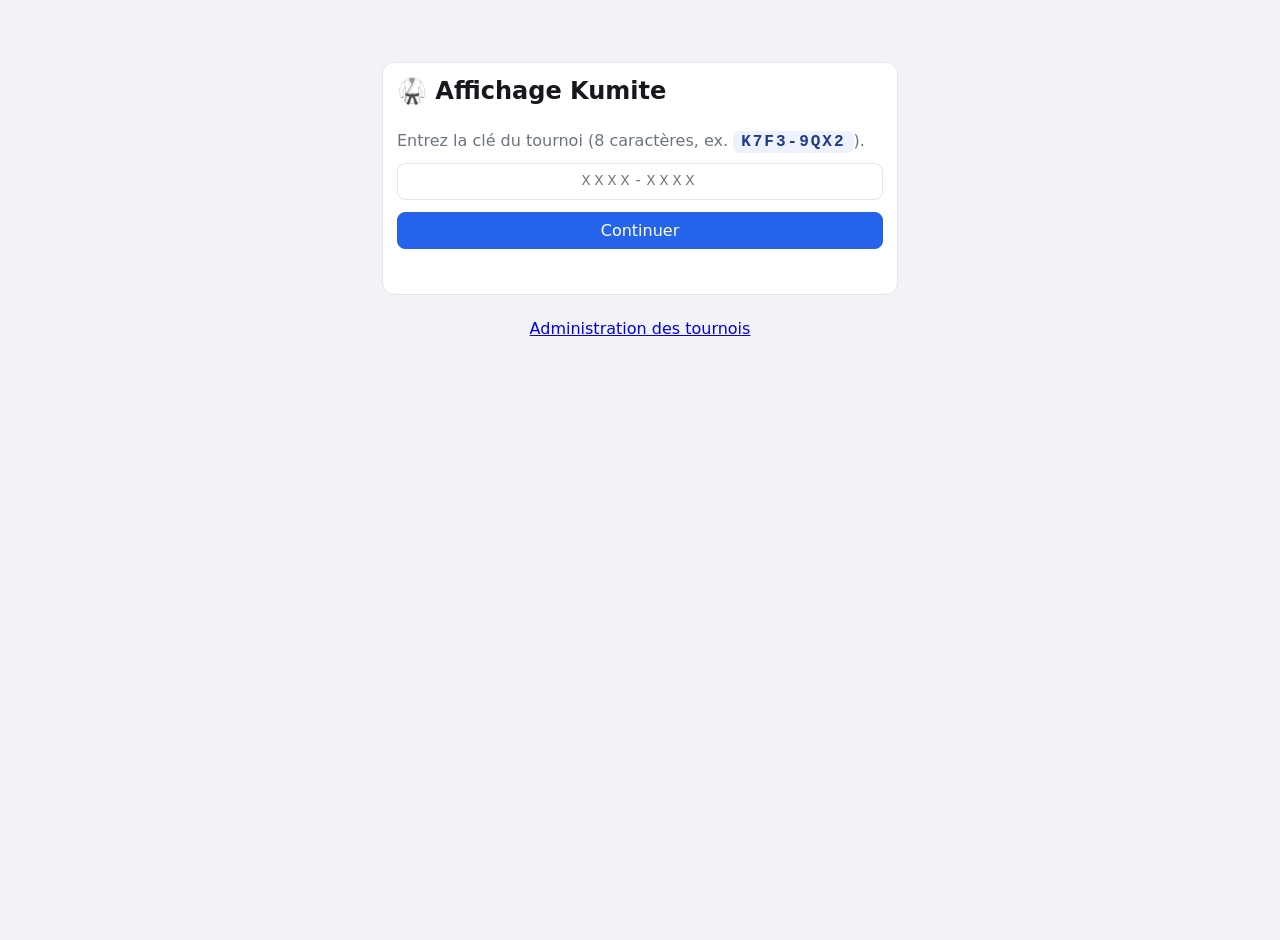
==== v2/index.html @ e94cfaaf "V2 réseau : tournois multi-tatamis (PHP + MySQL) - API PHP (api.php) avec clé unique par tournoi, su" ====
<!DOCTYPE html>
<html lang="fr">
<head>
<meta charset="utf-8">
<meta name="viewport" content="width=device-width, initial-scale=1">
<title>Affichage Kumite – Accueil</title>
<link rel="stylesheet" href="assets/app.css">
</head>
<body class="page">
<main class="narrow">
  <div class="card stack">
    <h1>🥋 Affichage Kumite</h1>
    <p class="muted" style="margin:0">Entrez la clé du tournoi (8 caractères, ex. <span class="keytag">K7F3-9QX2</span>).</p>
    <form id="keyForm" class="stack">
      <input id="key" class="keyinput" maxlength="9" autocomplete="off" autocapitalize="characters" spellcheck="false" placeholder="XXXX-XXXX" required>
      <button class="btn primary">Continuer</button>
      <div class="err" id="keyErr"></div>
    </form>
  </div>

  <div class="card stack" id="tCard" hidden style="margin-top:14px">
    <div>
      <h2 style="margin:0" id="tName"></h2>
      <div class="muted" id="tMeta"></div>
    </div>
    <div class="roles">
      <button class="btn" data-role="table">🥋 Table de marque<small>scores d'un tatami</small></button>
      <button class="btn" data-role="orga">🗂️ Organisation<small>inscriptions, pools</small></button>
      <a class="btn" id="pubLink" href="#">📱 Résultats en direct<small>public, sans code</small></a>
    </div>
    <form id="loginForm" class="stack" hidden>
      <label id="tatWrap">Tatami<select id="tatami"></select></label>
      <label><span id="pinLabel">Code</span><input id="pin" type="password" autocomplete="current-password" required></label>
      <button class="btn primary" id="loginBtn">Se connecter</button>
      <div class="err" id="loginErr"></div>
    </form>
  </div>

  <div id="resume" class="card stack" hidden style="margin-top:14px">
    <b>Sessions ouvertes sur cet appareil</b>
    <div id="resumeList" class="stack"></div>
  </div>

  <p class="muted" style="text-align:center;margin-top:24px"><a href="admin.html">Administration des tournois</a></p>
</main>
<script src="assets/api.js"></script>
<script>
(() => {
  let tour = null, role = null;
  const keyIn = $id('key');
  keyIn.addEventListener('input', () => { const p = keyIn.selectionStart; keyIn.value = fmtKey(keyIn.value); });
  const hashKey = fmtKey(location.hash.slice(1));
  if (hashKey.length === 9) { keyIn.value = hashKey; setTimeout(() => $id('keyForm').requestSubmit(), 0); }

  $id('keyForm').addEventListener('submit', async e => {
    e.preventDefault(); $id('keyErr').textContent = '';
    try {
      const r = await Api.call('info', { key: keyIn.value });
      tour = r.tournament;
      $id('tName').textContent = tour.name;
      $id('tMeta').innerHTML = [tour.date ? new Date(tour.date + 'T12:00').toLocaleDateString('fr-CH', { weekday:'long', day:'numeric', month:'long', year:'numeric' }) : '', tour.place, `${tour.tatamis} tatami${tour.tatamis > 1 ? 's' : ''}`, tour.status === 'archived' ? '<b>archivé (lecture seule)</b>' : ''].filter(Boolean).join(' · ');
      $id('pubLink').href = 'public.html#' + tour.key;
      $id('tatami').innerHTML = Array.from({ length: tour.tatamis }, (_, i) => `<option value="${i+1}">Tatami ${i+1}</option>`).join('');
      $id('tCard').hidden = false; $id('loginForm').hidden = true;
      history.replaceState(null, '', '#' + tour.key);
    } catch(err){ $id('keyErr').textContent = err.message; $id('tCard').hidden = true; }
  });

  document.querySelectorAll('[data-role]').forEach(b => b.addEventListener('click', () => {
    role = b.dataset.role;
    document.querySelectorAll('[data-role]').forEach(x => x.classList.toggle('dark', x === b));
    $id('tatWrap').hidden = role !== 'table';
    $id('pinLabel').textContent = role === 'table' ? 'Code des tables' : 'Code organisateur';
    $id('loginForm').hidden = false; $id('loginErr').textContent = ''; $id('pin').value = ''; $id('pin').focus();
  }));

  $id('loginForm').addEventListener('submit', async e => {
    e.preventDefault(); $id('loginErr').textContent = '';
    try {
      const r = await Api.call('login', { key: tour.key, role, pin: $id('pin').value, tatami: +$id('tatami').value });
      const sid = role === 'table' ? `${tour.key}/t${r.tatami}` : `${tour.key}/orga`;
      Sess.set(sid, { key: tour.key, token: r.token, role, tatami: r.tatami, name: tour.name, at: Date.now() });
      location.href = role === 'table' ? `table.html#${tour.key}/${r.tatami}` : `orga.html#${tour.key}`;
    } catch(err){ $id('loginErr').textContent = err.message; }
  });

  const sessions = Object.entries(Sess.all()).sort((a, b) => b[1].at - a[1].at);
  if (sessions.length){
    $id('resume').hidden = false;
    $id('resumeList').innerHTML = sessions.map(([sid, s]) => `<div class="prow"><span class="nm"><b>${esc(s.name || s.key)}</b> · ${s.role === 'table' ? 'Table – tatami ' + s.tatami : 'Organisation'} <span class="keytag">${esc(s.key)}</span></span>
      <a class="btn sm primary" href="${s.role === 'table' ? `table.html#${s.key}/${s.tatami}` : `orga.html#${s.key}`}">Reprendre</a>
      <button class="btn sm danger" data-forget="${esc(sid)}" title="Oublier">✕</button></div>`).join('');
    $id('resumeList').addEventListener('click', e => { const b = e.target.closest('[data-forget]'); if (b){ Sess.set(b.dataset.forget, null); b.closest('.prow').remove(); } });
  }
  function esc(s){ return String(s ?? '').replace(/[&<>"']/g, c => ({'&':'&amp;','<':'&lt;','>':'&gt;','"':'&quot;',"'":'&#39;'}[c])); }
})();
</script>
</body>
</html>
---- v2/assets/app.css ----
:root{
  --aka:#d62839; --aka-d:#a51d2b; --aka-l:#fde8ea;
  --ao:#1d4ed8;  --ao-d:#163a9e;  --ao-l:#e3eafc;
  --ink:#16181d; --muted:#6b7280; --line:#e2e5ea; --bg:#f2f3f6; --card:#fff;
  --warn:#ffcc00;
}
*{box-sizing:border-box}
html,body{margin:0;height:100%}
body{font-family:"Segoe UI",system-ui,-apple-system,Roboto,Helvetica,Arial,sans-serif;color:var(--ink);background:var(--bg)}
[hidden]{display:none!important}
button{font:inherit;cursor:pointer}
input,select{font:inherit}

/* =================== CONTROL =================== */
.c-top{display:flex;flex-wrap:wrap;gap:12px;align-items:center;padding:10px 16px;background:#1b1e24;color:#fff}
.c-top .brand{font-weight:700;font-size:18px;margin-right:8px;letter-spacing:.3px}
.c-top label{display:flex;align-items:center;gap:6px;font-size:13px;color:#c9ced8}
.c-top input,.c-top select{padding:6px 8px;border-radius:6px;border:1px solid #3a3f4a;background:#2a2e37;color:#fff}
.c-top input{width:150px}
.c-top .spacer{flex:1}
.btn{border:1px solid var(--line);background:#fff;border-radius:8px;padding:8px 12px;color:var(--ink);transition:transform .05s,filter .15s}
.btn:hover{filter:brightness(.96)}
.btn:active{transform:scale(.97)}
.btn.primary{background:#2563eb;border-color:#2563eb;color:#fff}
.btn.dark{background:#1b1e24;border-color:#1b1e24;color:#fff}
.btn.ghost{background:transparent;border-color:#3a3f4a;color:#fff}
.btn.danger{color:#b91c1c}
.btn.sm{padding:5px 9px;font-size:13px}

.c-main{padding:14px 16px;display:grid;gap:14px}
.c-row{display:grid;grid-template-columns:1fr minmax(300px,380px) 1fr;gap:14px}
@media (max-width:1050px){.c-row{grid-template-columns:1fr 1fr}.timercard{grid-column:1/-1;order:-1}}
@media (max-width:640px){.c-row{grid-template-columns:1fr}}
.card{background:var(--card);border-radius:12px;border:1px solid var(--line);padding:14px}

.fighter{border-top:6px solid var(--aka)}
.fighter.ao{border-top-color:var(--ao)}
.fhead{display:flex;align-items:center;justify-content:space-between;margin-bottom:10px}
.tag{font-weight:800;letter-spacing:1px;padding:3px 10px;border-radius:6px;color:#fff;background:var(--aka)}
.ao .tag{background:var(--ao)}
.ftotal{font-size:44px;font-weight:800;line-height:1;font-variant-numeric:tabular-nums}
.ffields{display:grid;grid-template-columns:1fr 1fr;gap:8px;margin-bottom:12px}
.ffields label{display:flex;flex-direction:column;font-size:12px;color:var(--muted);gap:3px}
.ffields input{padding:7px 9px;border:1px solid var(--line);border-radius:7px}
.srow{display:grid;grid-template-columns:82px 36px 34px 1fr;gap:8px;align-items:center;margin-bottom:7px}
.srow .lbl{font-weight:600;white-space:nowrap}
.srow .val{font-size:22px;font-weight:700;text-align:center;font-variant-numeric:tabular-nums}
.srow .minus{border:1px solid var(--line);background:#fff;border-radius:7px;height:40px}
.srow .plus{border:0;border-radius:8px;height:46px;font-weight:700;font-size:16px;color:#fff;background:var(--aka)}
.ao .srow .plus{background:var(--ao)}
.srow .plus small{font-weight:500;opacity:.8;margin-left:4px}
.pensec{margin-top:12px;border-top:1px dashed var(--line);padding-top:10px}
.penrow{display:flex;align-items:center;gap:5px;margin-bottom:6px;flex-wrap:wrap}
.penrow .pl{font-size:12px;color:var(--muted);width:52px}
.penbtn{min-width:42px;height:34px;border-radius:7px;border:1px solid var(--line);background:#fff;font-weight:700;font-size:13px}
.penbtn.on{background:#f59e0b;border-color:#f59e0b;color:#111}
.penbtn.on.hc{background:#ea580c;border-color:#ea580c;color:#fff}
.penbtn.on.h{background:#111;border-color:#111;color:#fff}
.factions{display:flex;gap:8px;margin-top:12px}
.factions .btn{flex:1}
.btn.toggled{background:#facc15;border-color:#eab308;font-weight:700}
.btn.win{background:#16a34a;border-color:#16a34a;color:#fff;font-weight:700}

.timercard{display:flex;flex-direction:column;gap:10px;align-items:stretch;text-align:center}
.phase{font-size:14px;font-weight:600;color:#374151;min-height:20px}
.bigclock{font-size:68px;font-weight:800;font-variant-numeric:tabular-nums;background:#111;color:#fff;border-radius:12px;padding:4px 0;letter-spacing:2px}
.bigclock.paused{color:#bfc4cc}
.bigclock.warn{color:var(--warn)}
.bigclock.ended{background:#b91c1c;color:#fff}
.bigclock.off{font-size:22px;padding:22px 0;color:#bfc4cc}
.startstop{height:58px;font-size:20px;font-weight:800;border-radius:10px;border:0;color:#fff;background:#16a34a}
.startstop.running{background:#dc2626}
.trow{display:flex;gap:6px;justify-content:center;flex-wrap:wrap}
.trow .btn{flex:1}
.trow input{width:70px;text-align:center;border:1px solid var(--line);border-radius:7px}
.alertbox{background:#fef3c7;border:1px solid #fcd34d;color:#78350f;border-radius:8px;padding:8px;font-weight:600}
.hint{font-size:12px;color:var(--muted);line-height:1.5;text-align:left}
kbd{background:#eef0f3;border:1px solid #d5d9df;border-radius:4px;padding:0 4px;font-size:11px}

.tabs{display:flex;gap:4px;margin-bottom:12px;border-bottom:1px solid var(--line)}
.tabs button{border:0;background:none;padding:9px 14px;font-weight:600;color:var(--muted);border-bottom:3px solid transparent}
.tabs button.on{color:var(--ink);border-bottom-color:#2563eb}
.ctools{display:flex;flex-wrap:wrap;gap:8px;align-items:center;margin-bottom:10px}
.ctools input[type=search]{padding:7px 9px;border:1px solid var(--line);border-radius:7px;min-width:200px}
.addform{display:flex;flex-wrap:wrap;gap:8px;margin-bottom:12px;padding:10px;background:#f8f9fb;border-radius:8px}
.addform input{padding:7px 9px;border:1px solid var(--line);border-radius:7px;flex:1;min-width:150px}
table{width:100%;border-collapse:collapse;font-size:14px}
th,td{text-align:left;padding:7px 8px;border-bottom:1px solid var(--line)}
th{font-size:12px;color:var(--muted);text-transform:uppercase;letter-spacing:.5px}
td.acts{white-space:nowrap;text-align:right}
.pick-aka{background:var(--aka-l);border-color:#f5b5bc;color:var(--aka-d);font-weight:700}
.pick-ao{background:var(--ao-l);border-color:#b4c6f5;color:var(--ao-d);font-weight:700}
.empty{color:var(--muted);padding:18px;text-align:center}
.settings{display:grid;grid-template-columns:repeat(auto-fit,minmax(260px,1fr));gap:14px}
.settings fieldset{border:1px solid var(--line);border-radius:10px;padding:10px 12px}
.settings legend{font-weight:700;padding:0 6px}
.settings label{display:flex;justify-content:space-between;align-items:center;gap:10px;margin:7px 0;font-size:14px}
.settings input[type=number]{width:80px;padding:5px 7px;border:1px solid var(--line);border-radius:6px}
.settings select{padding:5px 7px;border:1px solid var(--line);border-radius:6px}
.previewwrap{position:relative;width:100%;max-width:960px;aspect-ratio:16/9;border-radius:10px;overflow:hidden;border:1px solid var(--line);background:#000}
.msg{font-size:13px;color:#166534;margin-left:6px}

/* =================== DISPLAY =================== */
body.is-display{background:#000;overflow:hidden;cursor:default}
.d-wrap{container-type:size;position:relative;width:100%;height:100%;overflow:hidden}
#display .d-wrap{position:fixed;inset:0;width:auto;height:auto}
.d-board{--u:min(1cqw,1.7778cqh);position:absolute;inset:0;display:grid;grid-template-rows:auto 1fr;background:#000;color:#fff;user-select:none}
.d-top{display:flex;justify-content:space-between;align-items:center;padding:calc(var(--u)*.8) calc(var(--u)*2);background:#0d0f13;font-size:calc(var(--u)*2.1);font-weight:600;color:#cfd4dc;gap:calc(var(--u)*2)}
.d-top .mid{color:#fff;font-weight:700;text-align:center;flex:1}
.d-top span{white-space:nowrap;overflow:hidden;text-overflow:ellipsis}
.d-grid{display:grid;grid-template-columns:1fr calc(var(--u)*26) 1fr;min-height:0}
.d-aka{order:1}.d-center{order:2}.d-ao{order:3}
.d-grid.swap .d-aka{order:3}.d-grid.swap .d-ao{order:1}
.d-half{position:relative;display:flex;flex-direction:column;align-items:center;padding:calc(var(--u)*1.6) calc(var(--u)*1.8);min-width:0;overflow:hidden}
.d-aka{background:linear-gradient(180deg,#e0303f,#b81f2e)}
.d-ao{background:linear-gradient(180deg,#2457e6,#173fb0)}
.d-head{width:100%;display:flex;align-items:center;justify-content:space-between}
.d-tag{font-size:calc(var(--u)*3.2);font-weight:900;letter-spacing:calc(var(--u)*.3)}
.d-senshu{width:calc(var(--u)*5.2);height:calc(var(--u)*5.2);border-radius:50%;background:#ffd400;color:#111;font-weight:900;font-size:calc(var(--u)*3.4);display:grid;place-items:center;box-shadow:0 0 calc(var(--u)*1.5) rgba(255,212,0,.6)}
.d-name{margin-top:calc(var(--u)*.6);font-size:calc(var(--u)*4.4);font-weight:800;text-align:center;line-height:1.08;width:100%;overflow:hidden;display:-webkit-box;-webkit-line-clamp:2;-webkit-box-orient:vertical}
.d-name.long{font-size:calc(var(--u)*3.5)}
.d-name.xlong{font-size:calc(var(--u)*2.8)}
.d-dojo{font-size:calc(var(--u)*2.4);opacity:.85;margin-top:calc(var(--u)*.4);text-align:center;width:100%;white-space:nowrap;overflow:hidden;text-overflow:ellipsis}
.d-score{flex:1;display:flex;align-items:center;justify-content:center;font-size:calc(var(--u)*21);font-weight:800;line-height:1;font-variant-numeric:tabular-nums;text-shadow:0 calc(var(--u)*.3) calc(var(--u)*1.2) rgba(0,0,0,.25)}
.d-counts{display:flex;gap:calc(var(--u)*2.2);font-size:calc(var(--u)*2.3);font-weight:600;margin-bottom:calc(var(--u)*1.2)}
.d-counts span{white-space:nowrap}
.d-counts b{font-size:calc(var(--u)*3);margin-left:calc(var(--u)*.5)}
.d-pens{display:flex;flex-direction:column;gap:calc(var(--u)*.7);align-items:center}
.d-penrow{display:flex;gap:calc(var(--u)*.7);align-items:center}
.d-pl{font-size:calc(var(--u)*1.5);opacity:.8;width:calc(var(--u)*5);text-align:right;margin-right:calc(var(--u)*.4)}
.d-pill{min-width:calc(var(--u)*5);height:calc(var(--u)*3.3);border-radius:calc(var(--u)*.6);border:calc(var(--u)*.2) solid rgba(255,255,255,.45);display:grid;place-items:center;font-size:calc(var(--u)*1.7);font-weight:800;color:rgba(255,255,255,.45)}
.d-pill.on{background:#ffd400;border-color:#ffd400;color:#111}
.d-pill.on.hc{background:#ff8a00;border-color:#ff8a00}
.d-pill.on.h{background:#111;border-color:#fff;color:#fff}
.d-win{position:absolute;left:0;right:0;top:42%;transform:translateY(-50%) rotate(-4deg);text-align:center;font-size:calc(var(--u)*4.6);font-weight:900;letter-spacing:calc(var(--u)*.5);background:rgba(255,255,255,.95);color:#111;padding:calc(var(--u)*.6) 0;box-shadow:0 0 calc(var(--u)*3) rgba(0,0,0,.4)}
.d-half.lost{filter:saturate(.35) brightness(.55)}
.d-center{background:#0b0c10;display:flex;flex-direction:column;align-items:center;justify-content:center;gap:calc(var(--u)*1.4);padding:calc(var(--u)*1);text-align:center}
.d-mode{font-size:calc(var(--u)*1.8);color:#9aa3b2;font-weight:700;letter-spacing:calc(var(--u)*.2);text-transform:uppercase}
.d-clock{font-size:calc(var(--u)*7);font-weight:800;font-variant-numeric:tabular-nums;line-height:1;padding:calc(var(--u)*1) calc(var(--u)*1.2);border-radius:calc(var(--u)*1);border:calc(var(--u)*.3) solid #2a2e37;color:#fff}
.d-clock.paused{color:#c5cad3}
.d-clock.warn{color:var(--warn);border-color:var(--warn);animation:pulse 1s infinite}
.d-clock.ended{background:#d61f2c;border-color:#d61f2c;color:#fff;animation:none}
@keyframes pulse{50%{box-shadow:0 0 calc(var(--u)*3) rgba(255,204,0,.6)}}
.d-atoshi{font-size:calc(var(--u)*1.9);font-weight:800;color:var(--warn);letter-spacing:calc(var(--u)*.15)}
.d-phase-n{font-size:calc(var(--u)*3);font-weight:800}
.d-phase-t{font-size:calc(var(--u)*2.1);font-weight:600;color:#e5e7eb;line-height:1.25}
.d-phase-t .a{color:#ff6b78}.d-phase-t .b{color:#7da2ff}
/* pool – control */
.flow{display:flex;flex-wrap:wrap;gap:12px;align-items:center;border-left:6px solid #2563eb}
.flow-info{display:flex;flex-direction:column;gap:2px;min-width:220px;flex:1}
.flow-info b{font-size:16px}
.flow-info span{font-size:14px;color:#374151}
.flow-screens{display:flex;gap:4px;align-items:center;font-size:13px;color:var(--muted)}
.flow-screens button{border:1px solid var(--line);background:#fff;border-radius:7px;padding:6px 10px;font-size:13px}
.flow-screens button.on{background:#1b1e24;color:#fff;border-color:#1b1e24}
.flow-acts{display:flex;gap:8px;flex-wrap:wrap}
.flow-acts .btn{font-weight:700}
.pchecks{display:grid;grid-template-columns:repeat(auto-fill,minmax(230px,1fr));gap:6px;margin:10px 0;max-height:320px;overflow:auto;padding:4px}
.pchecks label{display:flex;gap:8px;align-items:center;padding:7px 9px;border:1px solid var(--line);border-radius:8px;font-size:14px;cursor:pointer}
.pchecks label small{color:var(--muted);display:block}
.pchecks input{width:18px;height:18px}
.ctools label.f{display:flex;align-items:center;gap:6px;font-size:13px;color:var(--muted)}
.ctools label.f input,.ctools label.f select{padding:6px 8px;border:1px solid var(--line);border-radius:7px;color:var(--ink)}
.pgrid{display:grid;grid-template-columns:1.3fr 1fr;gap:16px}
@media (max-width:900px){.pgrid{grid-template-columns:1fr}}
.pgrid h4{margin:4px 0 8px}
tr.cur td{background:#eef4ff}
td.res{white-space:nowrap;font-variant-numeric:tabular-nums;text-align:center}
.wa{color:var(--aka-d);font-weight:700}.wb{color:var(--ao-d);font-weight:700}
.st{font-size:12px;padding:2px 7px;border-radius:10px;background:#eef0f3;color:#4b5563;white-space:nowrap}
.st.done{background:#dcfce7;color:#166534}.st.now{background:#dbeafe;color:#1e40af}

/* pools library */
.pcards{display:grid;grid-template-columns:repeat(auto-fill,minmax(260px,1fr));gap:10px;margin-bottom:12px}
.pcard{border:1px solid var(--line);border-radius:10px;padding:10px 12px;display:flex;flex-direction:column;gap:5px;background:#fff}
.pcard.active{border-color:#2563eb;box-shadow:0 0 0 2px #bfd3fb}
.pcard.editing{border-color:#f59e0b;box-shadow:0 0 0 2px #fde68a}
.pc-top{display:flex;justify-content:space-between;align-items:center;gap:6px}
.pc-top b{font-size:15px}
.badge{font-size:11px;font-weight:700;padding:2px 7px;border-radius:10px;background:#eef0f3;color:#374151;white-space:nowrap}
.badge.auto{background:#ede9fe;color:#5b21b6}
.pc-meta{font-size:13px;color:#374151}
.pc-crit{font-size:12px;color:var(--muted);min-height:15px}
.pc-acts{display:flex;gap:5px;flex-wrap:wrap;margin-top:3px}
.pwarn{background:#fff7ed;border:1px solid #fed7aa;color:#7c2d12;border-radius:8px;padding:8px 10px;font-size:13px;margin-bottom:10px}
.editor{border:1px solid #fcd34d;background:#fffdf5;border-radius:10px;padding:12px;margin-bottom:14px}
.editor h4{margin:0 0 10px}
.egrid{display:grid;grid-template-columns:repeat(auto-fit,minmax(200px,1fr));gap:10px 14px;margin-bottom:10px}
.egrid label{display:flex;flex-direction:column;gap:3px;font-size:12px;color:var(--muted)}
.egrid input,.egrid select{padding:7px 9px;border:1px solid var(--line);border-radius:7px;color:var(--ink);background:#fff}
.range{display:flex;gap:6px;align-items:center;font-size:13px;color:var(--ink)}
.range input,.range select{flex:1;min-width:0}
.chips{display:flex;flex-wrap:wrap;gap:5px;margin:8px 0}
.chip{font-size:12px;background:#eef2ff;color:#1e3a8a;border-radius:12px;padding:3px 9px}
.chip small{color:#64748b}
.addform select{padding:7px 9px;border:1px solid var(--line);border-radius:7px}
.addform input.sm{flex:0 1 90px;min-width:80px}

/* pool – display screens */
.d-screen{--u:min(1cqw,1.7778cqh);position:absolute;inset:0;background:#0b0c10;color:#fff;display:flex;flex-direction:column;z-index:2}
.d-sh{display:flex;justify-content:space-between;align-items:baseline;gap:calc(var(--u)*2);padding:calc(var(--u)*2.2) calc(var(--u)*3) calc(var(--u)*1.2)}
.d-sh .t{font-size:calc(var(--u)*4.2);font-weight:800;white-space:nowrap;overflow:hidden;text-overflow:ellipsis}
.d-sh .r{font-size:calc(var(--u)*2.1);color:#9aa3b2;font-weight:600;white-space:nowrap}
.d-sub{padding:0 calc(var(--u)*3);font-size:calc(var(--u)*2.2);color:#cbd2dc;font-weight:600;margin-bottom:calc(var(--u)*1.4)}
.d-plist{flex:1;display:grid;grid-template-columns:repeat(var(--cols),1fr);gap:calc(var(--u)*1.2);padding:0 calc(var(--u)*3) calc(var(--u)*3);align-content:start;font-size:var(--fs)}
.d-pc{background:#1a1d24;border-radius:calc(var(--u)*1);padding:.55em .8em;display:flex;gap:.7em;align-items:center;min-width:0}
.d-pc .n{width:1.8em;height:1.8em;border-radius:50%;background:#2a2f3a;display:grid;place-items:center;font-weight:800;font-size:.8em;flex:none}
.d-pc .nm{font-weight:800;line-height:1.1;white-space:nowrap;overflow:hidden;text-overflow:ellipsis}
.d-pc .dj{font-size:.62em;color:#aab2bf;white-space:nowrap;overflow:hidden;text-overflow:ellipsis}
.d-pc>div{min-width:0}
.d-call{flex:1;display:grid;grid-template-columns:1fr 1fr;position:relative;min-height:0}
.d-call.swap .ca{order:2}
.d-call .ca,.d-call .cb{display:flex;flex-direction:column;align-items:center;justify-content:center;text-align:center;padding:calc(var(--u)*3);gap:calc(var(--u)*1.2);min-width:0}
.d-call .ca{background:linear-gradient(180deg,#e0303f,#b81f2e)}
.d-call .cb{background:linear-gradient(180deg,#2457e6,#173fb0)}
.d-call .tg{font-size:calc(var(--u)*4);font-weight:900;letter-spacing:calc(var(--u)*.4);opacity:.9}
.d-call .nm{font-size:calc(var(--u)*6.4);font-weight:900;line-height:1.05;overflow-wrap:anywhere}
.d-call .dj{font-size:calc(var(--u)*3);opacity:.9}
.d-vs{position:absolute;left:50%;top:50%;transform:translate(-50%,-50%);width:calc(var(--u)*10);height:calc(var(--u)*10);border-radius:50%;background:#0b0c10;display:grid;place-items:center;font-size:calc(var(--u)*3.6);font-weight:900;border:calc(var(--u)*.4) solid #fff}
.d-next{padding:calc(var(--u)*1.4) calc(var(--u)*3);font-size:calc(var(--u)*2.4);color:#cbd2dc;text-align:center}
.d-next b{color:#fff}
.d-rank{flex:1;padding:0 calc(var(--u)*3) calc(var(--u)*2.5);font-size:var(--fs);min-height:0}
.d-rank table{font-size:inherit;width:100%;border-collapse:separate;border-spacing:0 .25em}
.d-rank th{font-size:.55em;color:#9aa3b2;text-transform:uppercase;letter-spacing:.08em;font-weight:700;border:0;padding:0 .6em;text-align:center}
.d-rank th.l{text-align:left}
.d-rank td{background:#1a1d24;border:0;padding:.35em .6em;text-align:center;font-weight:700;font-variant-numeric:tabular-nums}
.d-rank td:first-child{border-radius:.3em 0 0 .3em;width:2.4em}
.d-rank td:last-child{border-radius:0 .3em .3em 0}
.d-rank td.l{text-align:left}
.d-rank td.l small{display:block;font-size:.6em;color:#aab2bf;font-weight:600}
.d-rank .key{color:#ffd400}
.d-rank .rk{display:inline-grid;place-items:center;width:1.6em;height:1.6em;border-radius:50%;background:#2a2f3a}
.d-rank tr.r1 .rk{background:#e8b923;color:#111}.d-rank tr.r2 .rk{background:#c0c6cf;color:#111}.d-rank tr.r3 .rk{background:#c98446;color:#111}
.d-bracket{flex:1;display:flex;flex-direction:column;gap:calc(var(--u)*1.2);padding:0 calc(var(--u)*2.5) calc(var(--u)*2);font-size:var(--fs);min-height:0}
.bmain{flex:1;display:flex;gap:1.2em;min-height:0;overflow:hidden}
.bm.bye{opacity:.75}
.bm.bye .br{border-top:0}
.bcol{flex:1;display:flex;flex-direction:column;min-width:0}
.bcol.win{flex:.8}
.bh{font-size:.62em;color:#9aa3b2;text-transform:uppercase;letter-spacing:.08em;font-weight:700;margin-bottom:.4em;text-align:center}
.bbody{flex:1;display:flex;flex-direction:column;justify-content:space-around;gap:.3em}
.bm{background:#1a1d24;border-radius:.35em;overflow:hidden;border:.12em solid transparent}
.bm.cur{border-color:#ffd400;box-shadow:0 0 .8em rgba(255,212,0,.35)}
.br{display:flex;justify-content:space-between;gap:.5em;padding:.28em .55em;font-weight:700;white-space:nowrap}
.br span{overflow:hidden;text-overflow:ellipsis}
.br.a{border-left:.3em solid #e0303f}.br.b{border-left:.3em solid #2457e6;border-top:1px solid #2a2f3a}
.br.w{color:#fff}.br.w b{color:#ffd400}.br.l{color:#6b7280}
.br i{font-style:normal;font-weight:500;color:#6b7280}
.bwin{background:#e8b923;color:#111;font-weight:900;text-align:center;padding:.6em;border-radius:.4em;font-size:1.15em;overflow-wrap:anywhere}
.brep{display:flex;gap:1.5em;flex:none}
.brs{flex:1;min-width:0}
.brow{display:flex;align-items:center;gap:.4em;flex-wrap:nowrap;min-width:0}
.brow .bm{min-width:0;flex:1 1 0;max-width:14em}
.brow .arr{color:#6b7280}
.brow .note{color:#9aa3b2;font-size:.85em}
@supports not (width:1cqw){.d-board,.d-screen{--u:min(1vw,1.7778vh)}}
.d-hint{position:fixed;left:50%;bottom:3vh;transform:translateX(-50%);background:rgba(255,255,255,.92);color:#111;padding:10px 18px;border-radius:10px;font-size:15px;font-weight:600;transition:opacity .6s;cursor:pointer;z-index:5}

/* =================== V2 : pages =================== */
body.page{background:var(--bg);min-height:100%}
.narrow{max-width:560px;margin:40px auto;padding:22px}
.wide{max-width:1200px;margin:0 auto;padding:16px}
h1{font-size:24px;margin:0 0 14px}
h2{font-size:18px;margin:18px 0 10px}
.stack{display:flex;flex-direction:column;gap:12px}
.stack label,.formgrid label{display:flex;flex-direction:column;gap:4px;font-size:13px;color:var(--muted)}
.stack input,.stack select,.formgrid input,.formgrid select{padding:9px 11px;border:1px solid var(--line);border-radius:8px;font-size:15px;color:var(--ink);background:#fff}
.formgrid{display:grid;grid-template-columns:repeat(auto-fit,minmax(180px,1fr));gap:10px 14px;margin-bottom:12px}
.keyinput{font-family:ui-monospace,Consolas,monospace;font-size:26px;letter-spacing:4px;text-transform:uppercase;text-align:center}
.keytag{font-family:ui-monospace,Consolas,monospace;font-weight:700;letter-spacing:2px;background:#eef2ff;color:#1e3a8a;padding:2px 8px;border-radius:6px;white-space:nowrap}
.muted{color:var(--muted)}
.err{color:#b91c1c;font-weight:600;min-height:1.2em}
.ok{color:#166534;font-weight:600}
.roles{display:grid;grid-template-columns:repeat(auto-fit,minmax(150px,1fr));gap:10px}
.roles .btn{padding:16px 10px;font-weight:700;display:flex;flex-direction:column;gap:4px;align-items:center;text-align:center}
.roles .btn small{font-weight:500;color:var(--muted)}
.topnav{display:flex;flex-wrap:wrap;gap:10px;align-items:center;padding:10px 16px;background:#1b1e24;color:#fff}
.topnav .brand{font-weight:800;font-size:17px}
.topnav .sub{color:#c9ced8;font-size:13px}
.topnav .spacer{flex:1}
.topnav a{color:#c9ced8}
.net{font-size:12px;font-weight:700;padding:3px 9px;border-radius:12px;background:#14532d;color:#bbf7d0;white-space:nowrap}
.net.off{background:#7f1d1d;color:#fecaca}
.net.wait{background:#78350f;color:#fde68a}
.minis{display:grid;grid-template-columns:repeat(auto-fill,minmax(320px,1fr));gap:14px}
.mini{background:#fff;border:1px solid var(--line);border-radius:12px;overflow:hidden}
.mini .mh{display:flex;justify-content:space-between;align-items:center;padding:8px 12px;font-weight:700;gap:8px}
.mini .mh small{font-weight:500;color:var(--muted)}
.mini .scr{aspect-ratio:16/9;background:#000;position:relative}
.mini .mf{padding:8px 12px;font-size:13px;color:#374151;min-height:34px}
.tatcol{display:grid;grid-template-columns:repeat(auto-fill,minmax(260px,1fr));gap:12px}
.tatbox{border:1px dashed #cbd5e1;border-radius:10px;padding:10px;background:#fafbfc;min-height:80px}
.tatbox h4{margin:0 0 8px;display:flex;justify-content:space-between}
.porder{display:flex;flex-direction:column;gap:6px}
.prow{display:flex;align-items:center;gap:6px;background:#fff;border:1px solid var(--line);border-radius:8px;padding:6px 8px;font-size:14px;flex-wrap:wrap}
.prow .nm{flex:1 1 100%;min-width:0;overflow:hidden;text-overflow:ellipsis;white-space:nowrap;font-weight:600}
.prow .pill{margin-right:auto}
.prow select{padding:3px 5px;border:1px solid var(--line);border-radius:6px}
.prow button{padding:2px 7px}
.tablelist td,.tablelist th{font-size:14px}
.pill{display:inline-block;font-size:12px;padding:2px 8px;border-radius:10px;background:#eef0f3}
.pill.green{background:#dcfce7;color:#166534}.pill.blue{background:#dbeafe;color:#1e40af}.pill.grey{background:#f1f5f9;color:#64748b}
/* public (mobile) */
.pub{max-width:760px;margin:0 auto;padding:12px}
.pub .live{display:grid;gap:10px}
.lcard{background:#fff;border:1px solid var(--line);border-radius:12px;overflow:hidden}
.lcard .lh{display:flex;justify-content:space-between;padding:8px 12px;background:#1b1e24;color:#fff;font-weight:700;font-size:14px}
.lcard .lrow{display:grid;grid-template-columns:1fr auto;align-items:center;padding:8px 12px;gap:8px}
.lcard .lrow.aka{border-left:6px solid var(--aka)}.lcard .lrow.ao{border-left:6px solid var(--ao)}
.lcard .lrow b{font-size:26px;font-variant-numeric:tabular-nums}
.lcard .lrow .n{font-weight:700}.lcard .lrow .d{font-size:12px;color:var(--muted)}
.lcard .lclock{font-variant-numeric:tabular-nums;font-weight:800}
.lcard .lf{padding:6px 12px;font-size:12px;color:var(--muted);border-top:1px solid var(--line)}
.plist{display:flex;flex-direction:column;gap:8px}
.plist details{background:#fff;border:1px solid var(--line);border-radius:10px;padding:8px 12px}
.plist summary{cursor:pointer;font-weight:700;display:flex;justify-content:space-between;gap:8px}
.mres{display:grid;grid-template-columns:1fr auto 1fr;gap:6px;align-items:center;font-size:14px;padding:5px 0;border-bottom:1px solid #f1f2f4}
.mres .r{text-align:right}.mres .c{font-variant-numeric:tabular-nums;font-weight:700;white-space:nowrap}
.mres .w{font-weight:700}
.mres .lab{grid-column:1/-1;font-size:11px;color:var(--muted);text-transform:uppercase;letter-spacing:.05em;margin-top:6px}
.tabs.pubtabs{position:sticky;top:0;background:var(--bg);z-index:3}
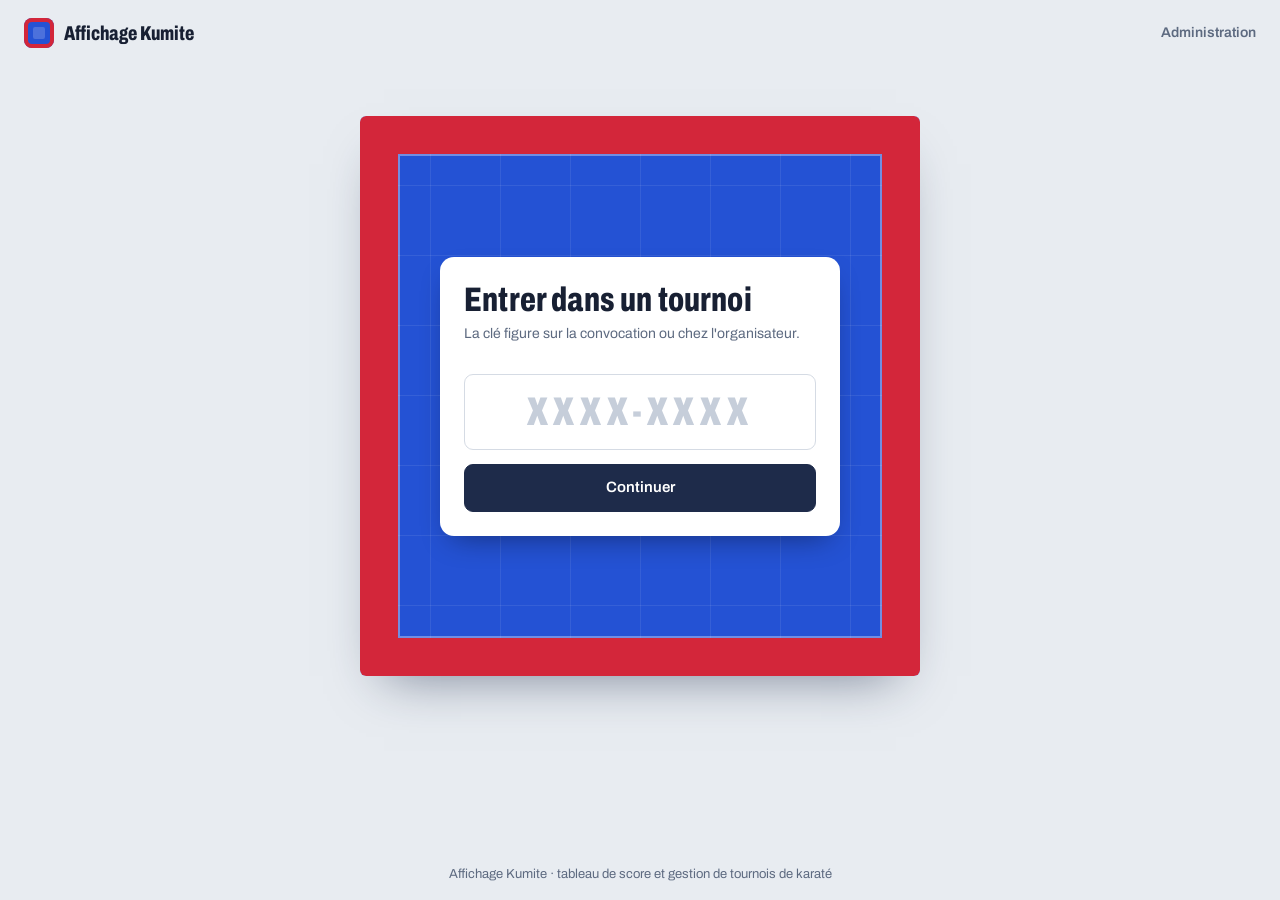
==== commit 78755445: "V2 : nouveau style d'application (« le tatami ») - Feuille de style refaite : indigo, fond de salle," ====
--- a/v2/index.html
+++ b/v2/index.html
@@ -6,43 +6,55 @@
 <title>Affichage Kumite – Accueil</title>
 <link rel="stylesheet" href="assets/app.css">
 </head>
-<body class="page">
-<main class="narrow">
-  <div class="card stack">
-    <h1>🥋 Affichage Kumite</h1>
-    <p class="muted" style="margin:0">Entrez la clé du tournoi (8 caractères, ex. <span class="keytag">K7F3-9QX2</span>).</p>
-    <form id="keyForm" class="stack">
-      <input id="key" class="keyinput" maxlength="9" autocomplete="off" autocapitalize="characters" spellcheck="false" placeholder="XXXX-XXXX" required>
-      <button class="btn primary">Continuer</button>
-      <div class="err" id="keyErr"></div>
-    </form>
+<body>
+<div class="entry">
+  <header><span class="mark" aria-hidden="true"></span>Affichage Kumite<a href="admin.html">Administration</a></header>
+  <div class="arena">
+    <div class="mat">
+      <form id="keyForm" class="plate stack">
+        <div>
+          <h1>Entrer dans un tournoi</h1>
+          <p>La clé figure sur la convocation ou chez l'organisateur.</p>
+        </div>
+        <input id="key" class="keyinput" maxlength="9" autocomplete="off" autocapitalize="characters" spellcheck="false" placeholder="XXXX-XXXX" aria-label="Clé du tournoi" required>
+        <button class="btn primary" style="padding:12px">Continuer</button>
+        <div class="err" id="keyErr" role="alert"></div>
+      </form>
+    </div>
+
+    <div class="below">
+      <div class="tourcard stack" id="tCard" hidden>
+        <div>
+          <h2 id="tName"></h2>
+          <div class="muted" id="tMeta"></div>
+        </div>
+        <div class="roles">
+          <button class="role" data-role="table">
+            <svg viewBox="0 0 24 24" fill="none" stroke="currentColor" stroke-width="2" stroke-linecap="round" stroke-linejoin="round"><rect x="3" y="4" width="18" height="12" rx="2"/><path d="M8 20h8M12 16v4"/></svg>
+            Table de marque<small>Scores et chrono d'un tatami</small></button>
+          <button class="role" data-role="orga">
+            <svg viewBox="0 0 24 24" fill="none" stroke="currentColor" stroke-width="2" stroke-linecap="round" stroke-linejoin="round"><rect x="3" y="3" width="7" height="7" rx="1.5"/><rect x="14" y="3" width="7" height="7" rx="1.5"/><rect x="3" y="14" width="7" height="7" rx="1.5"/><rect x="14" y="14" width="7" height="7" rx="1.5"/></svg>
+            Organisation<small>Inscriptions, pools, résultats</small></button>
+          <a class="role" id="pubLink" href="#">
+            <svg viewBox="0 0 24 24" fill="none" stroke="currentColor" stroke-width="2" stroke-linecap="round" stroke-linejoin="round"><rect x="6" y="2" width="12" height="20" rx="2.5"/><path d="M11 18h2"/></svg>
+            Résultats en direct<small>Pour le public, sans code</small></a>
+        </div>
+        <form id="loginForm" class="stack" hidden>
+          <label id="tatWrap">Tatami<select id="tatami"></select></label>
+          <label><span id="pinLabel">Code</span><input id="pin" type="password" autocomplete="current-password" required></label>
+          <button class="btn primary" id="loginBtn" style="padding:12px">Se connecter</button>
+          <div class="err" id="loginErr" role="alert"></div>
+        </form>
+      </div>
+
+      <div id="resume" class="tourcard stack resume" hidden>
+        <h4 style="margin:0">Reprendre sur cet appareil</h4>
+        <div id="resumeList" class="stack" style="gap:8px"></div>
+      </div>
+    </div>
   </div>
-
-  <div class="card stack" id="tCard" hidden style="margin-top:14px">
-    <div>
-      <h2 style="margin:0" id="tName"></h2>
-      <div class="muted" id="tMeta"></div>
-    </div>
-    <div class="roles">
-      <button class="btn" data-role="table">🥋 Table de marque<small>scores d'un tatami</small></button>
-      <button class="btn" data-role="orga">🗂️ Organisation<small>inscriptions, pools</small></button>
-      <a class="btn" id="pubLink" href="#">📱 Résultats en direct<small>public, sans code</small></a>
-    </div>
-    <form id="loginForm" class="stack" hidden>
-      <label id="tatWrap">Tatami<select id="tatami"></select></label>
-      <label><span id="pinLabel">Code</span><input id="pin" type="password" autocomplete="current-password" required></label>
-      <button class="btn primary" id="loginBtn">Se connecter</button>
-      <div class="err" id="loginErr"></div>
-    </form>
-  </div>
-
-  <div id="resume" class="card stack" hidden style="margin-top:14px">
-    <b>Sessions ouvertes sur cet appareil</b>
-    <div id="resumeList" class="stack"></div>
-  </div>
-
-  <p class="muted" style="text-align:center;margin-top:24px"><a href="admin.html">Administration des tournois</a></p>
-</main>
+  <footer>Affichage Kumite · tableau de score et gestion de tournois de karaté</footer>
+</div>
 <script src="assets/api.js"></script>
 <script>
 (() => {
@@ -58,7 +70,7 @@
       const r = await Api.call('info', { key: keyIn.value });
       tour = r.tournament;
       $id('tName').textContent = tour.name;
-      $id('tMeta').innerHTML = [tour.date ? new Date(tour.date + 'T12:00').toLocaleDateString('fr-CH', { weekday:'long', day:'numeric', month:'long', year:'numeric' }) : '', tour.place, `${tour.tatamis} tatami${tour.tatamis > 1 ? 's' : ''}`, tour.status === 'archived' ? '<b>archivé (lecture seule)</b>' : ''].filter(Boolean).join(' · ');
+      $id('tMeta').innerHTML = [tour.date ? new Date(tour.date + 'T12:00').toLocaleDateString('fr-CH', { weekday:'long', day:'numeric', month:'long', year:'numeric' }) : '', tour.place, `${tour.tatamis} tatami${tour.tatamis > 1 ? 's' : ''}`, tour.status === 'archived' ? '<b>archivé (lecture seule)</b>' : ''].filter(Boolean).join(', ');
       $id('pubLink').href = 'public.html#' + tour.key;
       $id('tatami').innerHTML = Array.from({ length: tour.tatamis }, (_, i) => `<option value="${i+1}">Tatami ${i+1}</option>`).join('');
       $id('tCard').hidden = false; $id('loginForm').hidden = true;
@@ -68,7 +80,7 @@
 
   document.querySelectorAll('[data-role]').forEach(b => b.addEventListener('click', () => {
     role = b.dataset.role;
-    document.querySelectorAll('[data-role]').forEach(x => x.classList.toggle('dark', x === b));
+    document.querySelectorAll('[data-role]').forEach(x => x.classList.toggle('on', x === b));
     $id('tatWrap').hidden = role !== 'table';
     $id('pinLabel').textContent = role === 'table' ? 'Code des tables' : 'Code organisateur';
     $id('loginForm').hidden = false; $id('loginErr').textContent = ''; $id('pin').value = ''; $id('pin').focus();
@@ -87,7 +99,7 @@
   const sessions = Object.entries(Sess.all()).sort((a, b) => b[1].at - a[1].at);
   if (sessions.length){
     $id('resume').hidden = false;
-    $id('resumeList').innerHTML = sessions.map(([sid, s]) => `<div class="prow"><span class="nm"><b>${esc(s.name || s.key)}</b> · ${s.role === 'table' ? 'Table – tatami ' + s.tatami : 'Organisation'} <span class="keytag">${esc(s.key)}</span></span>
+    $id('resumeList').innerHTML = sessions.map(([sid, s]) => `<div class="prow"><span class="nm"><b>${esc(s.name || s.key)}</b> <span class="muted">— ${s.role === 'table' ? 'table du tatami ' + s.tatami : 'organisation'}</span></span><span class="keytag" style="margin-right:auto">${esc(s.key)}</span>
       <a class="btn sm primary" href="${s.role === 'table' ? `table.html#${s.key}/${s.tatami}` : `orga.html#${s.key}`}">Reprendre</a>
       <button class="btn sm danger" data-forget="${esc(sid)}" title="Oublier">✕</button></div>`).join('');
     $id('resumeList').addEventListener('click', e => { const b = e.target.closest('[data-forget]'); if (b){ Sess.set(b.dataset.forget, null); b.closest('.prow').remove(); } });
--- a/v2/assets/app.css
+++ b/v2/assets/app.css
@@ -1,105 +1,390 @@
+/* Affichage Kumite V2 – feuille de style
+   Direction : « le tatami ». Encre indigo (karatégi teint à l'indigo), fond gris-bleu de salle,
+   rouge AKA / bleu AO comme seules couleurs fortes, bois de hinoki pour la sélection et le focus.
+   Police unique : Archivo (variable en graisse et en largeur) – étroite et grasse pour les titres
+   et les chiffres (esprit tableau de score), largeur normale pour le texte. */
+
+@font-face{font-family:"Archivo";font-style:normal;font-display:swap;font-weight:100 900;font-stretch:62% 125%;
+  src:url(fonts/archivo-latin-standard-normal.woff2) format("woff2");
+  unicode-range:U+0000-00FF,U+0131,U+0152-0153,U+02BB-02BC,U+02C6,U+02DA,U+02DC,U+0304,U+0308,U+0329,U+2000-206F,U+20AC,U+2122,U+2191,U+2193,U+2212,U+2215,U+FEFF,U+FFFD}
+@font-face{font-family:"Archivo";font-style:normal;font-display:swap;font-weight:100 900;font-stretch:62% 125%;
+  src:url(fonts/archivo-latin-ext-standard-normal.woff2) format("woff2");
+  unicode-range:U+0100-02BA,U+02BD-02C5,U+02C7-02CC,U+02CE-02D7,U+02DD-02FF,U+0304,U+0308,U+0329,U+1D00-1DBF,U+1E00-1E9F,U+1EF2-1EFF,U+2020,U+20A0-20AB,U+20AD-20C0,U+2113,U+2C60-2C7F,U+A720-A7FF}
+
 :root{
-  --aka:#d62839; --aka-d:#a51d2b; --aka-l:#fde8ea;
-  --ao:#1d4ed8;  --ao-d:#163a9e;  --ao-l:#e3eafc;
-  --ink:#16181d; --muted:#6b7280; --line:#e2e5ea; --bg:#f2f3f6; --card:#fff;
-  --warn:#ffcc00;
+  --ink:#182033;       /* encre indigo : texte */
+  --ai:#1E2B4A;        /* indigo profond : barres, navigation */
+  --ai-2:#2B3B63;
+  --ai-3:#3A4C7A;
+  --mat:#E8ECF1;       /* fond de salle */
+  --surface:#FFFFFF;
+  --sunk:#F3F5F8;      /* zones en creux (formulaires, listes) */
+  --line:#D5DBE4;
+  --muted:#5D6A80;
+  --aka:#D3263A; --aka-d:#A51C2C; --aka-l:#FBE6E9;
+  --ao:#2452D4;  --ao-d:#1A3DA3;  --ao-l:#E4EBFC;
+  --hinoki:#C99A55;    /* bois : sélection, focus, éléments actifs */
+  --hinoki-l:#F6ECDD;
+  --ok:#1F7A4D; --ok-l:#DDF3E7;
+  --warn:#FFCC00; --warn-l:#FFF4CC;
+  --bad:#B42318; --bad-l:#FDE7E5;
+  --r-shell:16px; --r-panel:12px; --r-ctl:9px;
+  --cond:72%;          /* largeur « étroite » pour titres et chiffres */
+  --bg:var(--mat); --card:var(--surface);
 }
 *{box-sizing:border-box}
 html,body{margin:0;height:100%}
-body{font-family:"Segoe UI",system-ui,-apple-system,Roboto,Helvetica,Arial,sans-serif;color:var(--ink);background:var(--bg)}
+body{font-family:"Archivo",system-ui,-apple-system,"Segoe UI",Roboto,Arial,sans-serif;font-size:15px;line-height:1.45;color:var(--ink);background:var(--mat);font-variation-settings:normal;-webkit-font-smoothing:antialiased}
 [hidden]{display:none!important}
-button{font:inherit;cursor:pointer}
-input,select{font:inherit}
-
-/* =================== CONTROL =================== */
-.c-top{display:flex;flex-wrap:wrap;gap:12px;align-items:center;padding:10px 16px;background:#1b1e24;color:#fff}
-.c-top .brand{font-weight:700;font-size:18px;margin-right:8px;letter-spacing:.3px}
-.c-top label{display:flex;align-items:center;gap:6px;font-size:13px;color:#c9ced8}
-.c-top input,.c-top select{padding:6px 8px;border-radius:6px;border:1px solid #3a3f4a;background:#2a2e37;color:#fff}
-.c-top input{width:150px}
-.c-top .spacer{flex:1}
-.btn{border:1px solid var(--line);background:#fff;border-radius:8px;padding:8px 12px;color:var(--ink);transition:transform .05s,filter .15s}
-.btn:hover{filter:brightness(.96)}
-.btn:active{transform:scale(.97)}
-.btn.primary{background:#2563eb;border-color:#2563eb;color:#fff}
-.btn.dark{background:#1b1e24;border-color:#1b1e24;color:#fff}
-.btn.ghost{background:transparent;border-color:#3a3f4a;color:#fff}
-.btn.danger{color:#b91c1c}
-.btn.sm{padding:5px 9px;font-size:13px}
-
-.c-main{padding:14px 16px;display:grid;gap:14px}
-.c-row{display:grid;grid-template-columns:1fr minmax(300px,380px) 1fr;gap:14px}
-@media (max-width:1050px){.c-row{grid-template-columns:1fr 1fr}.timercard{grid-column:1/-1;order:-1}}
-@media (max-width:640px){.c-row{grid-template-columns:1fr}}
-.card{background:var(--card);border-radius:12px;border:1px solid var(--line);padding:14px}
-
-.fighter{border-top:6px solid var(--aka)}
-.fighter.ao{border-top-color:var(--ao)}
-.fhead{display:flex;align-items:center;justify-content:space-between;margin-bottom:10px}
-.tag{font-weight:800;letter-spacing:1px;padding:3px 10px;border-radius:6px;color:#fff;background:var(--aka)}
-.ao .tag{background:var(--ao)}
-.ftotal{font-size:44px;font-weight:800;line-height:1;font-variant-numeric:tabular-nums}
-.ffields{display:grid;grid-template-columns:1fr 1fr;gap:8px;margin-bottom:12px}
-.ffields label{display:flex;flex-direction:column;font-size:12px;color:var(--muted);gap:3px}
-.ffields input{padding:7px 9px;border:1px solid var(--line);border-radius:7px}
-.srow{display:grid;grid-template-columns:82px 36px 34px 1fr;gap:8px;align-items:center;margin-bottom:7px}
-.srow .lbl{font-weight:600;white-space:nowrap}
-.srow .val{font-size:22px;font-weight:700;text-align:center;font-variant-numeric:tabular-nums}
-.srow .minus{border:1px solid var(--line);background:#fff;border-radius:7px;height:40px}
-.srow .plus{border:0;border-radius:8px;height:46px;font-weight:700;font-size:16px;color:#fff;background:var(--aka)}
-.ao .srow .plus{background:var(--ao)}
-.srow .plus small{font-weight:500;opacity:.8;margin-left:4px}
-.pensec{margin-top:12px;border-top:1px dashed var(--line);padding-top:10px}
-.penrow{display:flex;align-items:center;gap:5px;margin-bottom:6px;flex-wrap:wrap}
-.penrow .pl{font-size:12px;color:var(--muted);width:52px}
-.penbtn{min-width:42px;height:34px;border-radius:7px;border:1px solid var(--line);background:#fff;font-weight:700;font-size:13px}
-.penbtn.on{background:#f59e0b;border-color:#f59e0b;color:#111}
-.penbtn.on.hc{background:#ea580c;border-color:#ea580c;color:#fff}
-.penbtn.on.h{background:#111;border-color:#111;color:#fff}
-.factions{display:flex;gap:8px;margin-top:12px}
-.factions .btn{flex:1}
-.btn.toggled{background:#facc15;border-color:#eab308;font-weight:700}
-.btn.win{background:#16a34a;border-color:#16a34a;color:#fff;font-weight:700}
-
-.timercard{display:flex;flex-direction:column;gap:10px;align-items:stretch;text-align:center}
-.phase{font-size:14px;font-weight:600;color:#374151;min-height:20px}
-.bigclock{font-size:68px;font-weight:800;font-variant-numeric:tabular-nums;background:#111;color:#fff;border-radius:12px;padding:4px 0;letter-spacing:2px}
-.bigclock.paused{color:#bfc4cc}
-.bigclock.warn{color:var(--warn)}
-.bigclock.ended{background:#b91c1c;color:#fff}
-.bigclock.off{font-size:22px;padding:22px 0;color:#bfc4cc}
-.startstop{height:58px;font-size:20px;font-weight:800;border-radius:10px;border:0;color:#fff;background:#16a34a}
-.startstop.running{background:#dc2626}
+button{font:inherit;cursor:pointer;color:inherit}
+input,select,textarea{font:inherit;color:inherit}
+a{color:var(--ao-d)}
+h1,h2,h3,h4{font-stretch:var(--cond);font-weight:800;line-height:1.1;letter-spacing:.005em;margin:0}
+h1{font-size:30px}
+h2{font-size:22px;margin:22px 0 12px}
+h4{font-size:17px;margin:4px 0 10px}
+:focus-visible{outline:3px solid var(--hinoki);outline-offset:2px}
+@media (prefers-reduced-motion:reduce){*{animation:none!important;transition:none!important}}
+.muted{color:var(--muted)}
+.err{color:var(--bad);font-weight:600;min-height:1.2em}
+.ok{color:var(--ok);font-weight:600}
+.msg{font-size:13px;color:var(--ok);margin-left:6px}
+.hint{font-size:13px;color:var(--muted);line-height:1.5}
+kbd{font-family:inherit;font-weight:700;font-size:11px;background:var(--surface);border:1px solid var(--line);border-bottom-width:2px;border-radius:5px;padding:0 5px}
+.spacer{flex:1}
+
+/* ---------- boutons ---------- */
+.btn{display:inline-flex;align-items:center;justify-content:center;gap:6px;border:1px solid var(--line);background:var(--surface);border-radius:var(--r-ctl);padding:9px 14px;font-weight:600;text-decoration:none;color:var(--ink);transition:background .12s,border-color .12s,transform .06s;white-space:nowrap}
+.btn:hover{border-color:#b9c2d0;background:#fbfcfd}
+.btn:active{transform:translateY(1px)}
+.btn:disabled{opacity:.45;cursor:default;transform:none}
+.btn.primary{background:var(--ai);border-color:var(--ai);color:#fff}
+.btn.primary:hover{background:var(--ai-2);border-color:var(--ai-2)}
+.btn.dark{background:var(--ink);border-color:var(--ink);color:#fff}
+.btn.ghost{background:transparent;border-color:rgba(255,255,255,.22);color:#fff}
+.btn.ghost:hover{background:rgba(255,255,255,.08)}
+.btn.danger{color:var(--bad)}
+.btn.danger:hover{background:var(--bad-l);border-color:#f4b7b0}
+.btn.sm{padding:6px 10px;font-size:13px;border-radius:8px}
+.btn.toggled{background:var(--warn);border-color:#e6b800;color:#3b2f00}
+.btn.win{background:var(--ok);border-color:var(--ok);color:#fff}
+.btn.win:hover{background:#196640}
+
+/* ---------- surfaces ---------- */
+.card{background:var(--surface);border:1px solid var(--line);border-radius:var(--r-panel);padding:18px}
+.empty{color:var(--muted);padding:28px 16px;text-align:center}
+.alertbox{background:var(--warn-l);border:1px solid #f0d36a;color:#5c4400;border-radius:var(--r-ctl);padding:9px 12px;font-weight:600}
+.pwarn{background:var(--hinoki-l);border:1px solid #e6cfa6;color:#5a3e14;border-radius:var(--r-ctl);padding:9px 12px;font-size:14px;margin-bottom:10px}
+
+/* ---------- formulaires ---------- */
+.stack{display:flex;flex-direction:column;gap:14px}
+.stack label,.formgrid label{display:flex;flex-direction:column;gap:5px;font-size:13px;font-weight:600;color:var(--muted)}
+.stack input,.stack select,.formgrid input,.formgrid select,.egrid input,.egrid select,.addform input,.addform select,
+.ctools input[type=search],.ctools label.f input,.ctools label.f select,.trow input{padding:9px 11px;border:1px solid var(--line);border-radius:var(--r-ctl);background:var(--surface);font-size:15px;color:var(--ink);min-width:0}
+input:focus,select:focus{border-color:var(--hinoki);outline:none;box-shadow:0 0 0 3px rgba(201,154,85,.25)}
+.formgrid{display:grid;grid-template-columns:repeat(auto-fit,minmax(190px,1fr));gap:12px 16px;margin-bottom:14px}
+.ctools{display:flex;flex-wrap:wrap;gap:8px;align-items:center;margin-bottom:12px}
+.ctools label.f{display:flex;align-items:center;gap:6px;font-size:13px;font-weight:600;color:var(--muted)}
+.ctools input[type=search]{min-width:220px;flex:0 1 320px}
 .trow{display:flex;gap:6px;justify-content:center;flex-wrap:wrap}
 .trow .btn{flex:1}
-.trow input{width:70px;text-align:center;border:1px solid var(--line);border-radius:7px}
-.alertbox{background:#fef3c7;border:1px solid #fcd34d;color:#78350f;border-radius:8px;padding:8px;font-weight:600}
-.hint{font-size:12px;color:var(--muted);line-height:1.5;text-align:left}
-kbd{background:#eef0f3;border:1px solid #d5d9df;border-radius:4px;padding:0 4px;font-size:11px}
-
-.tabs{display:flex;gap:4px;margin-bottom:12px;border-bottom:1px solid var(--line)}
-.tabs button{border:0;background:none;padding:9px 14px;font-weight:600;color:var(--muted);border-bottom:3px solid transparent}
-.tabs button.on{color:var(--ink);border-bottom-color:#2563eb}
-.ctools{display:flex;flex-wrap:wrap;gap:8px;align-items:center;margin-bottom:10px}
-.ctools input[type=search]{padding:7px 9px;border:1px solid var(--line);border-radius:7px;min-width:200px}
-.addform{display:flex;flex-wrap:wrap;gap:8px;margin-bottom:12px;padding:10px;background:#f8f9fb;border-radius:8px}
-.addform input{padding:7px 9px;border:1px solid var(--line);border-radius:7px;flex:1;min-width:150px}
+.trow input{width:74px;text-align:center}
+
+/* ---------- onglets (segmentés) ---------- */
+.tabs{display:flex;gap:4px;margin-bottom:16px;padding:4px;background:var(--sunk);border:1px solid var(--line);border-radius:11px;width:max-content;max-width:100%;overflow-x:auto}
+.tabs button{border:0;background:none;padding:8px 14px;font-weight:650;color:var(--muted);border-radius:8px;white-space:nowrap}
+.tabs button:hover{color:var(--ink)}
+.tabs button.on{background:var(--surface);color:var(--ink);box-shadow:0 1px 2px rgba(24,32,51,.12)}
+
+/* ---------- tableaux ---------- */
 table{width:100%;border-collapse:collapse;font-size:14px}
-th,td{text-align:left;padding:7px 8px;border-bottom:1px solid var(--line)}
-th{font-size:12px;color:var(--muted);text-transform:uppercase;letter-spacing:.5px}
+th,td{text-align:left;padding:9px 10px;border-bottom:1px solid #E6EAF0}
+th{font-size:12px;color:var(--muted);font-weight:700;letter-spacing:.02em}
+tbody tr:hover td{background:#FAFBFC}
 td.acts{white-space:nowrap;text-align:right}
-.pick-aka{background:var(--aka-l);border-color:#f5b5bc;color:var(--aka-d);font-weight:700}
-.pick-ao{background:var(--ao-l);border-color:#b4c6f5;color:var(--ao-d);font-weight:700}
-.empty{color:var(--muted);padding:18px;text-align:center}
-.settings{display:grid;grid-template-columns:repeat(auto-fit,minmax(260px,1fr));gap:14px}
-.settings fieldset{border:1px solid var(--line);border-radius:10px;padding:10px 12px}
-.settings legend{font-weight:700;padding:0 6px}
-.settings label{display:flex;justify-content:space-between;align-items:center;gap:10px;margin:7px 0;font-size:14px}
-.settings input[type=number]{width:80px;padding:5px 7px;border:1px solid var(--line);border-radius:6px}
-.settings select{padding:5px 7px;border:1px solid var(--line);border-radius:6px}
-.previewwrap{position:relative;width:100%;max-width:960px;aspect-ratio:16/9;border-radius:10px;overflow:hidden;border:1px solid var(--line);background:#000}
-.msg{font-size:13px;color:#166534;margin-left:6px}
-
+td.res{white-space:nowrap;font-variant-numeric:tabular-nums;text-align:center;font-weight:700;font-stretch:var(--cond);font-size:16px}
+tr.cur td{background:var(--hinoki-l)!important}
+.wa{color:var(--aka-d);font-weight:700}.wb{color:var(--ao-d);font-weight:700}
+
+/* ---------- pastilles d'état ---------- */
+.pill,.st,.badge{display:inline-flex;align-items:center;gap:4px;font-size:12px;font-weight:650;padding:2px 9px;border-radius:999px;background:#EDF0F4;color:#46536B;white-space:nowrap}
+.pill.green,.st.done{background:var(--ok-l);color:var(--ok)}
+.pill.blue,.st.now{background:var(--ao-l);color:var(--ao-d)}
+.pill.grey{background:#EDF0F4;color:var(--muted)}
+.badge.auto{background:#ECE8FA;color:#4B3A99}
+.keytag{font-weight:800;font-stretch:var(--cond);font-size:15px;letter-spacing:.12em;background:var(--hinoki-l);color:#6B4A17;padding:2px 9px;border-radius:7px;white-space:nowrap;font-variant-numeric:tabular-nums}
+
+/* ---------- état réseau ---------- */
+.net{display:inline-flex;align-items:center;gap:7px;font-size:12px;font-weight:700;padding:4px 10px 4px 8px;border-radius:999px;background:rgba(31,122,77,.18);color:#BDF0D3;white-space:nowrap}
+.net::before{content:"";width:8px;height:8px;border-radius:50%;background:#3DDC84;box-shadow:0 0 0 3px rgba(61,220,132,.25)}
+.net.off{background:rgba(180,35,24,.22);color:#FFC9C3}.net.off::before{background:#FF5A4E;box-shadow:0 0 0 3px rgba(255,90,78,.25)}
+.net.wait{background:rgba(255,204,0,.16);color:#FFE7A0}.net.wait::before{background:var(--warn);box-shadow:none}
+
+/* ============================================================
+   COQUILLE D'APPLICATION (organisation) : barre latérale indigo
+   ============================================================ */
+.app{display:grid;grid-template-columns:248px 1fr;min-height:100vh}
+.side{background:var(--ai);color:#DCE3F2;display:flex;flex-direction:column;padding:18px 14px;gap:16px;position:sticky;top:0;height:100vh}
+.side .brandmark{display:flex;align-items:center;gap:10px;font-weight:800;font-stretch:var(--cond);font-size:19px;color:#fff;text-decoration:none}
+.mark{width:30px;height:30px;border-radius:8px;flex:none;background:var(--ao);position:relative;overflow:hidden;box-shadow:inset 0 0 0 4px var(--aka)}
+.mark::after{content:"";position:absolute;inset:9px;border-radius:2px;background:rgba(255,255,255,.18)}
+.side .tinfo{background:var(--ai-2);border-radius:var(--r-panel);padding:12px}
+.side .tinfo .tn{color:#fff;font-weight:800;font-stretch:var(--cond);font-size:18px;line-height:1.15;margin-bottom:6px;overflow-wrap:anywhere}
+.side .tinfo .keytag{background:rgba(201,154,85,.2);color:#F1D4A6}
+.side .tinfo .row{display:flex;flex-wrap:wrap;gap:6px;align-items:center}
+.side nav.tabs{display:flex;flex-direction:column;gap:2px;background:none;border:0;padding:0;width:auto;margin:0;overflow:visible}
+.side nav.tabs button{display:flex;align-items:center;gap:10px;color:#C3CDE2;padding:10px 12px;border-radius:9px;font-weight:600;text-align:left;width:100%}
+.side nav.tabs button svg{width:18px;height:18px;flex:none;opacity:.8}
+.side nav.tabs button:hover{background:var(--ai-2);color:#fff}
+.side nav.tabs button.on{background:#fff;color:var(--ink);box-shadow:none}
+.side nav.tabs button.on svg{opacity:1;color:var(--ai)}
+.side nav.tabs .pill{margin-left:auto;background:rgba(255,255,255,.12);color:#DCE3F2}
+.side nav.tabs button.on .pill{background:var(--mat);color:var(--ink)}
+.side .foot{margin-top:auto;display:flex;flex-direction:column;gap:8px}
+.side .foot a,.side .foot button{color:#C3CDE2;background:none;border:0;padding:6px 4px;text-align:left;text-decoration:none;font-size:14px;display:flex;gap:8px;align-items:center;border-radius:7px}
+.side .foot a:hover,.side .foot button:hover{color:#fff;background:var(--ai-2)}
+.side .foot svg{width:18px;height:18px;flex:none;opacity:.8}
+.main{padding:26px 30px 60px;min-width:0}
+.phead{display:flex;flex-wrap:wrap;align-items:flex-end;gap:12px;margin-bottom:18px}
+.phead h1{font-size:32px}
+.phead p{margin:4px 0 0;color:var(--muted)}
+.phead .spacer{flex:1}
+.archivebar{background:var(--hinoki-l);border-bottom:1px solid #e6cfa6;color:#5a3e14;padding:9px 30px;font-weight:600}
+@media (max-width:900px){
+  .app{grid-template-columns:1fr}
+  .side{position:sticky;top:0;height:auto;z-index:20;padding:10px 12px;gap:10px;flex-direction:row;flex-wrap:wrap;align-items:center}
+  .side .tinfo{padding:6px 10px;display:flex;gap:8px;align-items:center;flex-wrap:wrap}
+  .side .tinfo .tn{font-size:16px;margin:0}
+  .side nav.tabs{flex-direction:row;overflow-x:auto;width:100%;order:3}
+  .side nav.tabs button{width:auto;padding:8px 10px}
+  .side nav.tabs button svg{display:none}
+  .side .foot{margin:0 0 0 auto;flex-direction:row}
+  .main{padding:18px 14px 50px}
+}
+
+/* barre supérieure (admin, public, table) */
+.topnav,.c-top{display:flex;flex-wrap:wrap;gap:12px;align-items:center;padding:10px 18px;background:var(--ai);color:#fff;min-height:56px}
+.topnav .brand,.c-top .brand{display:flex;align-items:center;gap:10px;font-weight:800;font-stretch:var(--cond);font-size:20px}
+.topnav a{color:#C3CDE2;text-decoration:none;font-weight:600}
+.topnav a:hover{color:#fff}
+.c-top label{display:flex;align-items:center;gap:6px;font-size:13px;color:#C3CDE2;font-weight:600}
+.c-top input,.c-top select{padding:7px 9px;border-radius:8px;border:1px solid var(--ai-3);background:var(--ai-2);color:#fff}
+.c-top input{width:160px}
+
+/* ============================================================
+   TABLE DE MARQUE
+   ============================================================ */
+.c-main{padding:16px 18px 40px;display:grid;gap:16px}
+.c-row{display:grid;grid-template-columns:1fr minmax(310px,390px) 1fr;gap:16px}
+@media (max-width:1100px){.c-row{grid-template-columns:1fr 1fr}.timercard{grid-column:1/-1;order:-1}}
+@media (max-width:660px){.c-row{grid-template-columns:1fr}}
+.fighter{padding:0;overflow:hidden;border:0;box-shadow:0 1px 0 var(--line),0 0 0 1px var(--line)}
+.fhead{display:flex;align-items:center;justify-content:space-between;padding:10px 16px;background:var(--aka);color:#fff}
+.fighter.ao .fhead{background:var(--ao)}
+.fighter>*:not(.fhead){margin-left:16px;margin-right:16px}
+.fighter>.factions{margin-bottom:16px}
+.tag{font-weight:900;font-stretch:var(--cond);font-size:22px;letter-spacing:.12em}
+.ftotal{font-size:52px;font-weight:850;font-stretch:var(--cond);line-height:1;font-variant-numeric:tabular-nums}
+.ffields{display:grid;grid-template-columns:1fr 1fr;gap:10px;margin-top:14px;margin-bottom:14px}
+.ffields label{display:flex;flex-direction:column;font-size:12px;font-weight:600;color:var(--muted);gap:4px}
+.ffields input{padding:8px 10px;border:1px solid var(--line);border-radius:8px;background:var(--sunk)}
+.srow{display:grid;grid-template-columns:86px 34px 38px 1fr;gap:8px;align-items:center;margin-bottom:8px}
+.srow .lbl{font-weight:650;white-space:nowrap}
+.srow .val{font-size:26px;font-weight:850;font-stretch:var(--cond);text-align:center;font-variant-numeric:tabular-nums}
+.srow .minus{border:1px solid var(--line);background:var(--surface);border-radius:9px;height:42px;font-size:20px;color:var(--muted)}
+.srow .minus:hover{background:var(--sunk)}
+.srow .plus{border:0;border-radius:10px;height:50px;font-weight:750;font-size:17px;color:#fff;background:var(--aka);box-shadow:inset 0 -3px 0 rgba(0,0,0,.18);transition:transform .06s,filter .12s}
+.srow .plus:hover{filter:brightness(1.06)}
+.srow .plus:active{transform:translateY(2px);box-shadow:inset 0 -1px 0 rgba(0,0,0,.18)}
+.ao .srow .plus{background:var(--ao)}
+.srow .plus small{font-weight:500;opacity:.8;margin-left:5px}
+.pensec{margin-top:14px;border-top:1px solid #E6EAF0;padding-top:12px}
+.penrow{display:flex;align-items:center;gap:6px;margin-bottom:7px;flex-wrap:wrap}
+.penrow .pl{font-size:12px;font-weight:600;color:var(--muted);width:58px}
+.penbtn{min-width:44px;height:36px;border-radius:8px;border:1px solid var(--line);background:var(--surface);font-weight:800;font-stretch:var(--cond);font-size:14px}
+.penbtn:hover{background:var(--sunk)}
+.penbtn.on{background:var(--warn);border-color:#e6b800;color:#3b2f00}
+.penbtn.on.hc{background:#EA6A10;border-color:#EA6A10;color:#fff}
+.penbtn.on.h{background:var(--ink);border-color:var(--ink);color:#fff}
+.factions{display:flex;gap:8px;margin-top:14px}
+.factions .btn{flex:1;padding:11px}
+.timercard{display:flex;flex-direction:column;gap:10px;align-items:stretch;text-align:center;background:var(--ai);border-color:var(--ai);color:#fff}
+.timercard .phase{font-size:14px;font-weight:650;color:#C3CDE2;min-height:20px}
+.bigclock{font-size:76px;font-weight:850;font-stretch:66%;font-variant-numeric:tabular-nums;background:#0F1626;color:#fff;border-radius:12px;padding:6px 0;letter-spacing:.02em;line-height:1.15}
+.bigclock.paused{color:#AEB8CC}
+.bigclock.warn{color:var(--warn)}
+.bigclock.ended{background:var(--aka);color:#fff}
+.bigclock.off{font-size:22px;font-stretch:100%;padding:26px 0;color:#AEB8CC}
+.startstop{height:60px;font-size:21px;font-weight:800;font-stretch:var(--cond);border-radius:11px;border:0;color:#fff;background:#23955E;box-shadow:inset 0 -3px 0 rgba(0,0,0,.2)}
+.startstop:hover{filter:brightness(1.06)}
+.startstop.running{background:var(--aka)}
+.timercard .btn{background:var(--ai-2);border-color:var(--ai-3);color:#fff}
+.timercard .btn:hover{background:var(--ai-3)}
+.timercard .btn.dark{background:#fff;color:var(--ink);border-color:#fff}
+.timercard .btn.danger{color:#FFB4AB}
+.timercard .trow input{background:var(--ai-2);border-color:var(--ai-3);color:#fff}
+.timercard .hint{color:#AEB8CC;text-align:left}
+.timercard kbd{background:var(--ai-2);border-color:var(--ai-3);color:#fff}
+.timercard .alertbox{text-align:left}
+
+/* barre d'enchaînement du pool */
+.flow{display:flex;flex-wrap:wrap;gap:14px;align-items:center;border-left:5px solid var(--hinoki);padding:14px 18px}
+.flow-info{display:flex;flex-direction:column;gap:2px;min-width:220px;flex:1}
+.flow-info b{font-size:17px;font-stretch:var(--cond);font-weight:800}
+.flow-info span{font-size:14px;color:var(--muted)}
+.flow-screens{display:flex;gap:2px;align-items:center;font-size:13px;color:var(--muted);background:var(--sunk);border:1px solid var(--line);border-radius:10px;padding:3px}
+.flow-screens button{border:0;background:none;border-radius:7px;padding:6px 10px;font-size:13px;font-weight:650;color:var(--muted)}
+.flow-screens button.on{background:var(--ai);color:#fff}
+.flow-screens button:disabled{opacity:.4}
+.flow-acts{display:flex;gap:8px;flex-wrap:wrap}
+.flow-acts .btn{font-weight:750;padding:11px 16px}
+
+/* aperçu de l'écran */
+.previewwrap{position:relative;width:100%;max-width:960px;aspect-ratio:16/9;border-radius:var(--r-panel);overflow:hidden;background:#000;box-shadow:0 0 0 1px var(--line)}
+
+/* réglages */
+.settings{display:grid;grid-template-columns:repeat(auto-fit,minmax(270px,1fr));gap:14px}
+.settings fieldset{border:1px solid var(--line);border-radius:var(--r-panel);padding:12px 14px;background:var(--surface)}
+.settings legend{font-weight:800;font-stretch:var(--cond);font-size:16px;padding:0 6px}
+.settings label{display:flex;justify-content:space-between;align-items:center;gap:10px;margin:8px 0;font-size:14px}
+.settings input[type=number]{width:84px;padding:6px 8px;border:1px solid var(--line);border-radius:8px}
+.settings select{padding:6px 8px;border:1px solid var(--line);border-radius:8px}
+.settings input[type=checkbox],.pchecks input{accent-color:var(--ai);width:18px;height:18px}
+.settings input[type=range]{accent-color:var(--hinoki)}
+
+/* ============================================================
+   POOLS
+   ============================================================ */
+.pcards{display:grid;grid-template-columns:repeat(auto-fill,minmax(270px,1fr));gap:12px;margin-bottom:14px}
+.pcard{border:1px solid var(--line);border-radius:var(--r-panel);padding:12px 14px 12px 16px;display:flex;flex-direction:column;gap:6px;background:var(--surface);position:relative;overflow:hidden}
+.pcard::before{content:"";position:absolute;left:0;top:0;bottom:0;width:4px;background:var(--line)}
+.pcard.active{border-color:var(--hinoki);box-shadow:0 0 0 2px rgba(201,154,85,.35)}
+.pcard.active::before,.pcard.editing::before{background:var(--hinoki)}
+.pcard.editing{border-color:var(--hinoki)}
+.pc-top{display:flex;justify-content:space-between;align-items:center;gap:8px}
+.pc-top b{font-size:18px;font-weight:800;font-stretch:var(--cond);line-height:1.15}
+.pc-meta{font-size:13px;color:#3D4960}
+.pc-crit{font-size:12px;color:var(--muted);min-height:15px}
+.pc-acts{display:flex;gap:6px;flex-wrap:wrap;margin-top:4px}
+.editor{border:1px solid #E6CFA6;background:#FFFCF7;border-radius:var(--r-panel);padding:16px;margin-bottom:16px}
+.editor h4{font-size:20px}
+.egrid{display:grid;grid-template-columns:repeat(auto-fit,minmax(200px,1fr));gap:12px 16px;margin-bottom:12px}
+.egrid label{display:flex;flex-direction:column;gap:5px;font-size:13px;font-weight:600;color:var(--muted)}
+.range{display:flex;gap:6px;align-items:center;font-size:13px;color:var(--ink)}
+.range input,.range select{flex:1;min-width:0}
+.chips{display:flex;flex-wrap:wrap;gap:6px;margin:10px 0}
+.chip{font-size:12px;background:var(--surface);border:1px solid var(--line);color:var(--ink);border-radius:999px;padding:3px 10px;font-weight:600}
+.chip small{color:var(--muted);font-weight:500}
+.pchecks{display:grid;grid-template-columns:repeat(auto-fill,minmax(240px,1fr));gap:6px;margin:10px 0;max-height:340px;overflow:auto;padding:2px}
+.pchecks label{display:flex;gap:10px;align-items:center;padding:8px 10px;border:1px solid var(--line);border-radius:9px;font-size:14px;cursor:pointer;background:var(--surface)}
+.pchecks label:has(input:checked){border-color:var(--ai);background:#F2F5FB}
+.pchecks label small{color:var(--muted);display:block}
+.pgrid{display:grid;grid-template-columns:1.3fr 1fr;gap:20px}
+@media (max-width:900px){.pgrid{grid-template-columns:1fr}}
+.addform{display:flex;flex-wrap:wrap;gap:8px;margin-bottom:14px;padding:12px;background:var(--sunk);border:1px solid var(--line);border-radius:var(--r-panel)}
+.addform input{flex:1;min-width:150px}
+.addform input.sm{flex:0 1 92px;min-width:80px}
+
+/* ============================================================
+   ORGANISATION – vue d'ensemble
+   ============================================================ */
+.minis{display:grid;grid-template-columns:repeat(auto-fill,minmax(330px,1fr));gap:16px}
+.mini{background:var(--surface);border:1px solid var(--line);border-radius:var(--r-panel);overflow:hidden}
+.mini .mh{display:flex;justify-content:space-between;align-items:center;padding:10px 14px;gap:8px}
+.mini .mh>span{font-weight:800;font-stretch:var(--cond);font-size:19px}
+.mini .scr{aspect-ratio:16/9;background:#000;position:relative}
+.mini .mf{padding:10px 14px;font-size:13px;color:#3D4960;min-height:38px}
+.tatcol{display:grid;grid-template-columns:repeat(auto-fill,minmax(270px,1fr));gap:14px}
+.tatbox{border-radius:var(--r-panel);padding:12px;background:var(--surface);border:1px solid var(--line);min-height:90px}
+.tatbox h4{display:flex;justify-content:space-between;align-items:baseline;font-size:19px;margin-bottom:10px}
+.tatbox h4 small{font-family:inherit;font-stretch:100%;font-weight:600;font-size:12px}
+.porder{display:flex;flex-direction:column;gap:6px}
+.prow{display:flex;align-items:center;gap:6px;background:var(--sunk);border:1px solid #E3E8EF;border-radius:10px;padding:8px 10px;font-size:14px;flex-wrap:wrap}
+.prow .nm{flex:1 1 100%;min-width:0;overflow:hidden;text-overflow:ellipsis;white-space:nowrap;font-weight:650}
+.prow .pill{margin-right:auto}
+.prow select{padding:4px 6px;border:1px solid var(--line);border-radius:7px;background:var(--surface)}
+.prow .btn.sm{padding:3px 8px}
+.tablelist td,.tablelist th{font-size:14px}
+
+/* ============================================================
+   ACCUEIL – le tatami
+   ============================================================ */
+.entry{min-height:100vh;display:grid;grid-template-rows:auto 1fr auto;background:var(--mat)}
+.entry header{display:flex;align-items:center;gap:10px;white-space:nowrap;padding:18px 24px;font-weight:800;font-stretch:var(--cond);font-size:20px}
+.entry header a{margin-left:auto;font-family:inherit;font-stretch:100%;font-weight:600;font-size:14px;color:var(--muted);text-decoration:none}
+.entry header a:hover{color:var(--ink)}
+.arena{display:grid;place-items:center;padding:12px 16px 40px}
+/* l'aire de combat : tapis bleu, bande de sécurité rouge, dalles de tatami */
+.mat{width:min(560px,100%);aspect-ratio:1/1;border-radius:6px;position:relative;
+  background:
+    repeating-linear-gradient(90deg,rgba(255,255,255,.08) 0 1px,transparent 1px 12.5%),
+    repeating-linear-gradient(0deg,rgba(255,255,255,.08) 0 1px,transparent 1px 12.5%),
+    var(--ao);
+  box-shadow:inset 0 0 0 38px var(--aka),inset 0 0 0 40px rgba(255,255,255,.35),0 24px 50px -24px rgba(30,43,74,.55);
+  display:grid;place-items:center;padding:64px}
+@media (max-width:560px){.mat{aspect-ratio:auto;min-height:440px;padding:44px 34px;box-shadow:inset 0 0 0 22px var(--aka),inset 0 0 0 23px rgba(255,255,255,.35),0 18px 40px -20px rgba(30,43,74,.55)}}
+.plate{position:relative;z-index:1;background:var(--surface);border-radius:14px;padding:24px;width:100%;max-width:400px;box-shadow:0 12px 30px -12px rgba(0,0,0,.45)}
+.plate h1{font-size:34px;margin-bottom:6px}
+.plate p{margin:0 0 16px;color:var(--muted);font-size:14px}
+.stack .keyinput,.keyinput{font-weight:850;font-stretch:66%;font-size:40px;letter-spacing:.14em;text-transform:uppercase;text-align:center;font-variant-numeric:tabular-nums;padding:8px 10px!important;width:100%}
+.keyinput::placeholder{color:#C6CEDA}
+.entry .below{width:min(560px,100%);margin:18px auto 0;display:flex;flex-direction:column;gap:14px}
+.roles{display:grid;grid-template-columns:repeat(3,1fr);gap:10px}
+@media (max-width:560px){.roles{grid-template-columns:1fr}}
+.role{display:flex;flex-direction:column;gap:4px;align-items:flex-start;text-align:left;padding:14px;border-radius:var(--r-panel);border:1px solid var(--line);background:var(--surface);text-decoration:none;color:var(--ink);font-weight:750;font-size:16px}
+.role:hover{border-color:#b9c2d0}
+.role small{font-weight:500;color:var(--muted);font-size:13px}
+.role svg{width:22px;height:22px;color:var(--ai);margin-bottom:4px}
+.role.on{border-color:var(--ai);box-shadow:0 0 0 2px var(--ai)}
+.tourcard{background:var(--surface);border:1px solid var(--line);border-radius:var(--r-panel);padding:16px}
+.tourcard h2{margin:0 0 4px;font-size:26px}
+.resume .prow{background:var(--surface)}
+.entry footer{text-align:center;padding:16px;color:var(--muted);font-size:13px}
+
+/* pages simples */
+body.page{background:var(--mat);min-height:100%}
+.narrow{max-width:560px;margin:40px auto;padding:22px}
+.wide{max-width:1200px;margin:0 auto;padding:22px}
+
+/* ============================================================
+   PUBLIC (téléphone)
+   ============================================================ */
+.pub{max-width:760px;margin:0 auto;padding:14px 14px 40px}
+.pubhead{background:var(--ai);color:#fff;padding:16px 16px 18px}
+.pubhead .in{max-width:760px;margin:0 auto;display:flex;flex-direction:column;gap:6px}
+.pubhead .row{display:flex;align-items:center;gap:10px}
+.pubhead h1{font-size:28px;color:#fff}
+.pubhead .meta{color:#C3CDE2;font-size:14px}
+.tabs.pubtabs{position:sticky;top:8px;z-index:3;width:100%;justify-content:stretch;box-shadow:0 6px 16px -10px rgba(24,32,51,.35)}
+.tabs.pubtabs button{flex:1}
+.pub .live{display:grid;gap:12px}
+.lcard{background:var(--surface);border:1px solid var(--line);border-radius:var(--r-panel);overflow:hidden}
+.lcard .lh{display:flex;justify-content:space-between;align-items:center;padding:9px 14px;font-weight:800;font-stretch:var(--cond);font-size:17px;gap:10px}
+.lcard .lh .muted{font-family:inherit;font-stretch:100%;font-weight:600;font-size:13px}
+.lcard .duel{display:grid;grid-template-columns:1fr 1fr}
+.lcard .side-a,.lcard .side-b{color:#fff;padding:12px 14px;display:flex;flex-direction:column;gap:2px;min-width:0}
+.lcard .side-a{background:var(--aka)}.lcard .side-b{background:var(--ao);text-align:right}
+.lcard .side-b .sc{align-self:flex-end}
+.lcard .n{font-weight:750;line-height:1.15;overflow-wrap:anywhere}
+.lcard .d{font-size:12px;opacity:.85}
+.lcard .sc{font-size:46px;font-weight:850;font-stretch:66%;line-height:1;margin-top:6px;font-variant-numeric:tabular-nums}
+.lcard .lclock{font-variant-numeric:tabular-nums;font-weight:850;font-stretch:66%;font-size:22px;background:var(--ai);color:#fff;border-radius:8px;padding:1px 9px}
+.lcard .lf{padding:8px 14px;font-size:13px;color:var(--muted)}
+.lcard.idle .lh{color:var(--muted)}
+.plist{display:flex;flex-direction:column;gap:10px}
+.plist details{background:var(--surface);border:1px solid var(--line);border-radius:var(--r-panel);padding:12px 14px}
+.plist summary{cursor:pointer;font-weight:800;font-stretch:var(--cond);font-size:18px;display:flex;justify-content:space-between;align-items:center;gap:8px;list-style:none}
+.plist summary::-webkit-details-marker{display:none}
+.plist summary small{font-family:inherit;font-stretch:100%;font-weight:500;font-size:13px}
+.mres{display:grid;grid-template-columns:1fr auto 1fr;gap:8px;align-items:center;font-size:14px;padding:7px 0;border-bottom:1px solid #EEF1F5}
+.mres .r{text-align:right}
+.mres .c{font-variant-numeric:tabular-nums;font-weight:850;font-stretch:var(--cond);font-size:17px;white-space:nowrap}
+.mres .w{font-weight:750}
+.mres .lab{grid-column:1/-1;font-size:13px;font-weight:750;color:var(--muted);margin-top:8px}
+
+/* ============================================================
+   ÉCRAN TV (affichage d'un tatami, écrans de pool)
+   ============================================================ */
 /* =================== DISPLAY =================== */
 body.is-display{background:#000;overflow:hidden;cursor:default}
 .d-wrap{container-type:size;position:relative;width:100%;height:100%;overflow:hidden}
@@ -145,57 +430,6 @@
 .d-phase-n{font-size:calc(var(--u)*3);font-weight:800}
 .d-phase-t{font-size:calc(var(--u)*2.1);font-weight:600;color:#e5e7eb;line-height:1.25}
 .d-phase-t .a{color:#ff6b78}.d-phase-t .b{color:#7da2ff}
-/* pool – control */
-.flow{display:flex;flex-wrap:wrap;gap:12px;align-items:center;border-left:6px solid #2563eb}
-.flow-info{display:flex;flex-direction:column;gap:2px;min-width:220px;flex:1}
-.flow-info b{font-size:16px}
-.flow-info span{font-size:14px;color:#374151}
-.flow-screens{display:flex;gap:4px;align-items:center;font-size:13px;color:var(--muted)}
-.flow-screens button{border:1px solid var(--line);background:#fff;border-radius:7px;padding:6px 10px;font-size:13px}
-.flow-screens button.on{background:#1b1e24;color:#fff;border-color:#1b1e24}
-.flow-acts{display:flex;gap:8px;flex-wrap:wrap}
-.flow-acts .btn{font-weight:700}
-.pchecks{display:grid;grid-template-columns:repeat(auto-fill,minmax(230px,1fr));gap:6px;margin:10px 0;max-height:320px;overflow:auto;padding:4px}
-.pchecks label{display:flex;gap:8px;align-items:center;padding:7px 9px;border:1px solid var(--line);border-radius:8px;font-size:14px;cursor:pointer}
-.pchecks label small{color:var(--muted);display:block}
-.pchecks input{width:18px;height:18px}
-.ctools label.f{display:flex;align-items:center;gap:6px;font-size:13px;color:var(--muted)}
-.ctools label.f input,.ctools label.f select{padding:6px 8px;border:1px solid var(--line);border-radius:7px;color:var(--ink)}
-.pgrid{display:grid;grid-template-columns:1.3fr 1fr;gap:16px}
-@media (max-width:900px){.pgrid{grid-template-columns:1fr}}
-.pgrid h4{margin:4px 0 8px}
-tr.cur td{background:#eef4ff}
-td.res{white-space:nowrap;font-variant-numeric:tabular-nums;text-align:center}
-.wa{color:var(--aka-d);font-weight:700}.wb{color:var(--ao-d);font-weight:700}
-.st{font-size:12px;padding:2px 7px;border-radius:10px;background:#eef0f3;color:#4b5563;white-space:nowrap}
-.st.done{background:#dcfce7;color:#166534}.st.now{background:#dbeafe;color:#1e40af}
-
-/* pools library */
-.pcards{display:grid;grid-template-columns:repeat(auto-fill,minmax(260px,1fr));gap:10px;margin-bottom:12px}
-.pcard{border:1px solid var(--line);border-radius:10px;padding:10px 12px;display:flex;flex-direction:column;gap:5px;background:#fff}
-.pcard.active{border-color:#2563eb;box-shadow:0 0 0 2px #bfd3fb}
-.pcard.editing{border-color:#f59e0b;box-shadow:0 0 0 2px #fde68a}
-.pc-top{display:flex;justify-content:space-between;align-items:center;gap:6px}
-.pc-top b{font-size:15px}
-.badge{font-size:11px;font-weight:700;padding:2px 7px;border-radius:10px;background:#eef0f3;color:#374151;white-space:nowrap}
-.badge.auto{background:#ede9fe;color:#5b21b6}
-.pc-meta{font-size:13px;color:#374151}
-.pc-crit{font-size:12px;color:var(--muted);min-height:15px}
-.pc-acts{display:flex;gap:5px;flex-wrap:wrap;margin-top:3px}
-.pwarn{background:#fff7ed;border:1px solid #fed7aa;color:#7c2d12;border-radius:8px;padding:8px 10px;font-size:13px;margin-bottom:10px}
-.editor{border:1px solid #fcd34d;background:#fffdf5;border-radius:10px;padding:12px;margin-bottom:14px}
-.editor h4{margin:0 0 10px}
-.egrid{display:grid;grid-template-columns:repeat(auto-fit,minmax(200px,1fr));gap:10px 14px;margin-bottom:10px}
-.egrid label{display:flex;flex-direction:column;gap:3px;font-size:12px;color:var(--muted)}
-.egrid input,.egrid select{padding:7px 9px;border:1px solid var(--line);border-radius:7px;color:var(--ink);background:#fff}
-.range{display:flex;gap:6px;align-items:center;font-size:13px;color:var(--ink)}
-.range input,.range select{flex:1;min-width:0}
-.chips{display:flex;flex-wrap:wrap;gap:5px;margin:8px 0}
-.chip{font-size:12px;background:#eef2ff;color:#1e3a8a;border-radius:12px;padding:3px 9px}
-.chip small{color:#64748b}
-.addform select{padding:7px 9px;border:1px solid var(--line);border-radius:7px}
-.addform input.sm{flex:0 1 90px;min-width:80px}
-
 /* pool – display screens */
 .d-screen{--u:min(1cqw,1.7778cqh);position:absolute;inset:0;background:#0b0c10;color:#fff;display:flex;flex-direction:column;z-index:2}
 .d-sh{display:flex;justify-content:space-between;align-items:baseline;gap:calc(var(--u)*2);padding:calc(var(--u)*2.2) calc(var(--u)*3) calc(var(--u)*1.2)}
@@ -256,66 +490,8 @@
 @supports not (width:1cqw){.d-board,.d-screen{--u:min(1vw,1.7778vh)}}
 .d-hint{position:fixed;left:50%;bottom:3vh;transform:translateX(-50%);background:rgba(255,255,255,.92);color:#111;padding:10px 18px;border-radius:10px;font-size:15px;font-weight:600;transition:opacity .6s;cursor:pointer;z-index:5}
 
-/* =================== V2 : pages =================== */
-body.page{background:var(--bg);min-height:100%}
-.narrow{max-width:560px;margin:40px auto;padding:22px}
-.wide{max-width:1200px;margin:0 auto;padding:16px}
-h1{font-size:24px;margin:0 0 14px}
-h2{font-size:18px;margin:18px 0 10px}
-.stack{display:flex;flex-direction:column;gap:12px}
-.stack label,.formgrid label{display:flex;flex-direction:column;gap:4px;font-size:13px;color:var(--muted)}
-.stack input,.stack select,.formgrid input,.formgrid select{padding:9px 11px;border:1px solid var(--line);border-radius:8px;font-size:15px;color:var(--ink);background:#fff}
-.formgrid{display:grid;grid-template-columns:repeat(auto-fit,minmax(180px,1fr));gap:10px 14px;margin-bottom:12px}
-.keyinput{font-family:ui-monospace,Consolas,monospace;font-size:26px;letter-spacing:4px;text-transform:uppercase;text-align:center}
-.keytag{font-family:ui-monospace,Consolas,monospace;font-weight:700;letter-spacing:2px;background:#eef2ff;color:#1e3a8a;padding:2px 8px;border-radius:6px;white-space:nowrap}
-.muted{color:var(--muted)}
-.err{color:#b91c1c;font-weight:600;min-height:1.2em}
-.ok{color:#166534;font-weight:600}
-.roles{display:grid;grid-template-columns:repeat(auto-fit,minmax(150px,1fr));gap:10px}
-.roles .btn{padding:16px 10px;font-weight:700;display:flex;flex-direction:column;gap:4px;align-items:center;text-align:center}
-.roles .btn small{font-weight:500;color:var(--muted)}
-.topnav{display:flex;flex-wrap:wrap;gap:10px;align-items:center;padding:10px 16px;background:#1b1e24;color:#fff}
-.topnav .brand{font-weight:800;font-size:17px}
-.topnav .sub{color:#c9ced8;font-size:13px}
-.topnav .spacer{flex:1}
-.topnav a{color:#c9ced8}
-.net{font-size:12px;font-weight:700;padding:3px 9px;border-radius:12px;background:#14532d;color:#bbf7d0;white-space:nowrap}
-.net.off{background:#7f1d1d;color:#fecaca}
-.net.wait{background:#78350f;color:#fde68a}
-.minis{display:grid;grid-template-columns:repeat(auto-fill,minmax(320px,1fr));gap:14px}
-.mini{background:#fff;border:1px solid var(--line);border-radius:12px;overflow:hidden}
-.mini .mh{display:flex;justify-content:space-between;align-items:center;padding:8px 12px;font-weight:700;gap:8px}
-.mini .mh small{font-weight:500;color:var(--muted)}
-.mini .scr{aspect-ratio:16/9;background:#000;position:relative}
-.mini .mf{padding:8px 12px;font-size:13px;color:#374151;min-height:34px}
-.tatcol{display:grid;grid-template-columns:repeat(auto-fill,minmax(260px,1fr));gap:12px}
-.tatbox{border:1px dashed #cbd5e1;border-radius:10px;padding:10px;background:#fafbfc;min-height:80px}
-.tatbox h4{margin:0 0 8px;display:flex;justify-content:space-between}
-.porder{display:flex;flex-direction:column;gap:6px}
-.prow{display:flex;align-items:center;gap:6px;background:#fff;border:1px solid var(--line);border-radius:8px;padding:6px 8px;font-size:14px;flex-wrap:wrap}
-.prow .nm{flex:1 1 100%;min-width:0;overflow:hidden;text-overflow:ellipsis;white-space:nowrap;font-weight:600}
-.prow .pill{margin-right:auto}
-.prow select{padding:3px 5px;border:1px solid var(--line);border-radius:6px}
-.prow button{padding:2px 7px}
-.tablelist td,.tablelist th{font-size:14px}
-.pill{display:inline-block;font-size:12px;padding:2px 8px;border-radius:10px;background:#eef0f3}
-.pill.green{background:#dcfce7;color:#166534}.pill.blue{background:#dbeafe;color:#1e40af}.pill.grey{background:#f1f5f9;color:#64748b}
-/* public (mobile) */
-.pub{max-width:760px;margin:0 auto;padding:12px}
-.pub .live{display:grid;gap:10px}
-.lcard{background:#fff;border:1px solid var(--line);border-radius:12px;overflow:hidden}
-.lcard .lh{display:flex;justify-content:space-between;padding:8px 12px;background:#1b1e24;color:#fff;font-weight:700;font-size:14px}
-.lcard .lrow{display:grid;grid-template-columns:1fr auto;align-items:center;padding:8px 12px;gap:8px}
-.lcard .lrow.aka{border-left:6px solid var(--aka)}.lcard .lrow.ao{border-left:6px solid var(--ao)}
-.lcard .lrow b{font-size:26px;font-variant-numeric:tabular-nums}
-.lcard .lrow .n{font-weight:700}.lcard .lrow .d{font-size:12px;color:var(--muted)}
-.lcard .lclock{font-variant-numeric:tabular-nums;font-weight:800}
-.lcard .lf{padding:6px 12px;font-size:12px;color:var(--muted);border-top:1px solid var(--line)}
-.plist{display:flex;flex-direction:column;gap:8px}
-.plist details{background:#fff;border:1px solid var(--line);border-radius:10px;padding:8px 12px}
-.plist summary{cursor:pointer;font-weight:700;display:flex;justify-content:space-between;gap:8px}
-.mres{display:grid;grid-template-columns:1fr auto 1fr;gap:6px;align-items:center;font-size:14px;padding:5px 0;border-bottom:1px solid #f1f2f4}
-.mres .r{text-align:right}.mres .c{font-variant-numeric:tabular-nums;font-weight:700;white-space:nowrap}
-.mres .w{font-weight:700}
-.mres .lab{grid-column:1/-1;font-size:11px;color:var(--muted);text-transform:uppercase;letter-spacing:.05em;margin-top:6px}
-.tabs.pubtabs{position:sticky;top:0;background:var(--bg);z-index:3}
+.d-board,.d-screen{font-family:"Archivo",system-ui,sans-serif}
+.d-tag,.d-name,.d-call .nm,.d-call .tg,.d-sh .t,.d-phase-n,.d-vs,.bwin,.d-pc .nm,.d-win{font-stretch:78%}
+.d-score,.d-clock,.d-counts b,.d-rank td{font-stretch:66%}
+.err:empty{display:none}
+@media (max-width:560px){.stack .keyinput,.keyinput{font-size:32px}}
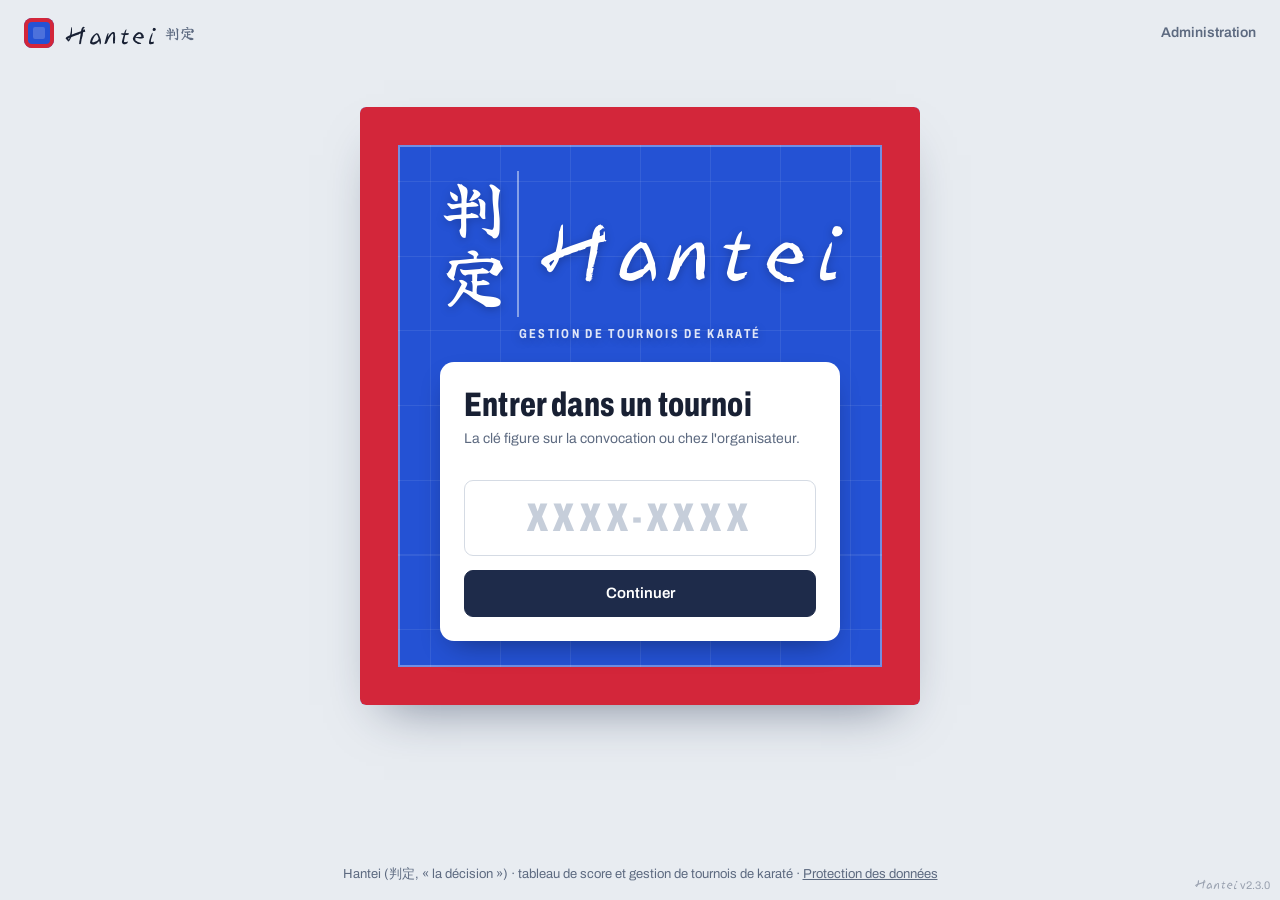
==== commit 065b4a23: "Hantei v2.3 : nouveau nom, sous-poules + phase finale, têtes de série, RGPD - Nouveau nom Hantei (判定" ====
--- a/v2/index.html
+++ b/v2/index.html
@@ -3,14 +3,18 @@
 <head>
 <meta charset="utf-8">
 <meta name="viewport" content="width=device-width, initial-scale=1">
-<title>Affichage Kumite – Accueil</title>
+<title>Hantei – gestion de tournois de karaté</title>
 <link rel="stylesheet" href="assets/app.css">
 </head>
 <body>
 <div class="entry">
-  <header><span class="mark" aria-hidden="true"></span>Affichage Kumite<a href="admin.html">Administration</a></header>
+  <header><span class="mark" aria-hidden="true"></span><span class="brushname">Hantei</span><span class="kj" lang="ja">判定</span><a href="admin.html">Administration</a></header>
   <div class="arena">
     <div class="mat">
+      <div class="hero">
+        <div class="row"><span class="kanji" lang="ja" aria-hidden="true">判定</span><span class="word">Hantei</span></div>
+        <div class="tag">Gestion de tournois de karaté</div>
+      </div>
       <form id="keyForm" class="plate stack">
         <div>
           <h1>Entrer dans un tournoi</h1>
@@ -53,7 +57,7 @@
       </div>
     </div>
   </div>
-  <footer>Affichage Kumite · tableau de score et gestion de tournois de karaté</footer>
+  <footer>Hantei (判定, « la décision ») · tableau de score et gestion de tournois de karaté · <a href="confidentialite.html">Protection des données</a></footer>
 </div>
 <script src="assets/api.js"></script>
 <script>
--- a/v2/assets/app.css
+++ b/v2/assets/app.css
@@ -10,6 +10,9 @@
 @font-face{font-family:"Archivo";font-style:normal;font-display:swap;font-weight:100 900;font-stretch:62% 125%;
   src:url(fonts/archivo-latin-ext-standard-normal.woff2) format("woff2");
   unicode-range:U+0100-02BA,U+02BD-02C5,U+02C7-02CC,U+02CE-02D7,U+02DD-02FF,U+0304,U+0308,U+0329,U+1D00-1DBF,U+1E00-1E9F,U+1EF2-1EFF,U+2020,U+20A0-20AB,U+20AD-20C0,U+2113,U+2C60-2C7F,U+A720-A7FF}
+
+/* Yuji Boku (OFL) – police pinceau pour le nom « Hantei » et 判定, réduite aux caractères utiles */
+@font-face{font-family:"Hantei Brush";font-style:normal;font-weight:400;font-display:swap;src:url(fonts/yuji-boku-hantei.woff2) format("woff2")}
 
 :root{
   --ink:#182033;       /* encre indigo : texte */
@@ -340,6 +343,23 @@
 .tourcard h2{margin:0 0 4px;font-size:26px}
 .resume .prow{background:var(--surface)}
 .entry footer{text-align:center;padding:16px;color:var(--muted);font-size:13px}
+.entry footer a{color:inherit}
+/* nom de l'application */
+.brushname{font-family:"Hantei Brush","Archivo",serif;font-weight:400;font-stretch:100%;letter-spacing:.02em}
+.entry header .brushname{font-size:26px;line-height:1}
+.entry header .kj{font-family:"Hantei Brush",serif;font-size:15px;color:var(--muted);font-weight:400;margin-left:-2px}
+.mat .hero{position:relative;z-index:1;display:flex;flex-direction:column;align-items:center;color:#fff;margin-bottom:18px;text-shadow:0 2px 10px rgba(0,0,0,.25)}
+.mat .hero .row{display:flex;align-items:center;gap:18px}
+.mat .hero .kanji{font-family:"Hantei Brush",serif;font-size:66px;line-height:1;writing-mode:vertical-rl;letter-spacing:.05em;padding:4px 10px;border-right:2px solid rgba(255,255,255,.45)}
+.mat .hero .word{font-family:"Hantei Brush",serif;font-size:86px;line-height:1;letter-spacing:.03em}
+.mat .hero .tag{font-size:13px;font-weight:700;letter-spacing:.18em;text-transform:uppercase;opacity:.85;margin-top:8px}
+.mat{grid-template-rows:auto auto;align-content:center}
+@media (max-width:560px){.mat .hero .row{gap:10px}.mat .hero .kanji{font-size:38px;padding:2px 6px}.mat .hero .word{font-size:48px}.mat .hero .tag{font-size:10px;letter-spacing:.1em;text-align:center}.mat .plate{padding:18px}.entry header{padding:14px 16px}}
+/* version, en petit sur chaque page */
+.appver{position:fixed;right:10px;bottom:6px;z-index:50;font-size:11px;color:#8a93a3;opacity:.85;pointer-events:none;font-variant-numeric:tabular-nums}
+.appver b{font-family:"Hantei Brush",serif;font-weight:400;font-size:13px;color:inherit}
+@media print{.appver{display:none}}
+.brandmark .brushname{font-size:24px}
 
 /* pages simples */
 body.page{background:var(--mat);min-height:100%}
@@ -419,6 +439,26 @@
 .d-pill.on.h{background:#111;border-color:#fff;color:#fff}
 .d-win{position:absolute;left:0;right:0;top:42%;transform:translateY(-50%) rotate(-4deg);text-align:center;font-size:calc(var(--u)*4.6);font-weight:900;letter-spacing:calc(var(--u)*.5);background:rgba(255,255,255,.95);color:#111;padding:calc(var(--u)*.6) 0;box-shadow:0 0 calc(var(--u)*3) rgba(0,0,0,.4)}
 .d-half.lost{filter:saturate(.35) brightness(.55)}
+/* kata */
+.d-kata{display:none}
+.is-kata .d-score,.is-kata .d-counts,.is-kata .d-pens,.is-kata .d-senshu{display:none}
+.is-kata .d-kata{flex:1;display:flex;flex-direction:column;align-items:center;justify-content:center;gap:calc(var(--u)*1.2);width:100%}
+.is-kata .d-name{font-size:calc(var(--u)*4.8);margin-top:calc(var(--u)*1.4)}
+.is-kata .d-name.mid{font-size:calc(var(--u)*4)}
+.is-kata .d-name.long,.is-kata .d-name.xlong{font-size:calc(var(--u)*3.6)}
+.d-kata .kn{font-size:calc(var(--u)*3.6);font-weight:700;font-style:italic;opacity:.95;text-align:center}
+.d-kata .kv{font-size:calc(var(--u)*15);font-weight:800;line-height:1;font-stretch:66%;font-variant-numeric:tabular-nums}
+.d-kata .kl{font-size:calc(var(--u)*2.2);text-transform:uppercase;letter-spacing:calc(var(--u)*.3);opacity:.8}
+.d-kata .kflags{display:flex;gap:calc(var(--u)*1)}
+.d-kata .kflags span{width:calc(var(--u)*3.6);height:calc(var(--u)*3.6);border-radius:50%;border:calc(var(--u)*.3) solid rgba(255,255,255,.5)}
+.d-kata .kflags span.on{background:#fff;border-color:#fff;box-shadow:0 0 calc(var(--u)*1.2) rgba(255,255,255,.7)}
+/* rencontre par équipe (barre du haut) */
+.d-top .d-team{display:flex;align-items:center;justify-content:center;gap:calc(var(--u)*1);color:#fff}
+.d-team .a{color:#ff6b78}.d-team .b{color:#7da2ff}
+.d-team b{font-size:calc(var(--u)*3);font-stretch:66%;background:#fff;color:#111;border-radius:calc(var(--u)*.5);padding:0 calc(var(--u)*.8);line-height:1.2}
+.d-team i{font-style:normal;opacity:.6}
+.d-team small{font-size:calc(var(--u)*1.6);color:#9aa3b2;margin-left:calc(var(--u)*1)}
+.d-call .dj .mb{font-size:.7em;opacity:.85;margin-top:calc(var(--u)*.6)}
 .d-center{background:#0b0c10;display:flex;flex-direction:column;align-items:center;justify-content:center;gap:calc(var(--u)*1.4);padding:calc(var(--u)*1);text-align:center}
 .d-mode{font-size:calc(var(--u)*1.8);color:#9aa3b2;font-weight:700;letter-spacing:calc(var(--u)*.2);text-transform:uppercase}
 .d-clock{font-size:calc(var(--u)*7);font-weight:800;font-variant-numeric:tabular-nums;line-height:1;padding:calc(var(--u)*1) calc(var(--u)*1.2);border-radius:calc(var(--u)*1);border:calc(var(--u)*.3) solid #2a2e37;color:#fff}
@@ -495,3 +535,87 @@
 .d-score,.d-clock,.d-counts b,.d-rank td{font-stretch:66%}
 .err:empty{display:none}
 @media (max-width:560px){.stack .keyinput,.keyinput{font-size:32px}}
+
+/* sons */
+.sndlist{display:flex;flex-direction:column;gap:8px}
+.sndrow{display:grid;grid-template-columns:minmax(170px,1fr) minmax(190px,1.2fr) auto auto;gap:10px;align-items:center;padding:10px 12px;background:var(--sunk);border:1px solid #E3E8EF;border-radius:10px}
+.sndrow .sl b{display:block;font-size:15px}
+.sndrow .sl small{color:var(--muted)}
+.sndrow select{padding:8px 10px;border:1px solid var(--line);border-radius:var(--r-ctl);background:var(--surface)}
+.sndrow .fname{grid-column:2/-1;font-size:12px;color:var(--muted);margin-top:-4px}
+@media (max-width:700px){.sndrow{grid-template-columns:1fr 1fr}.sndrow .sl{grid-column:1/-1}}
+.checkline{flex-direction:row!important;align-items:center;gap:10px!important;color:var(--ink)!important;font-size:14px!important;font-weight:500!important}
+.checkline input{width:18px;height:18px;accent-color:var(--ai)}
+
+.side nav.tabs a{display:flex;align-items:center;gap:10px;color:#C3CDE2;padding:10px 12px;border-radius:9px;font-weight:600;text-decoration:none}
+.side nav.tabs a svg{width:18px;height:18px;flex:none;opacity:.8}
+.side nav.tabs a:hover{background:var(--ai-2);color:#fff}
+@media (max-width:900px){.side nav.tabs a{padding:8px 10px}.side nav.tabs a svg{display:none}}
+
+/* ---------- table de marque : kata & équipes ---------- */
+.is-kata .fighter .srow,.is-kata .fighter .pensec,.is-kata .fighter [data-act="senshu"],.is-kata .fighter .ftotal{display:none}
+.kpanel,.tpanel{display:flex;flex-direction:column;gap:12px}
+.kpanel .ktitle{font-size:16px}
+.krow{display:grid;grid-template-columns:1fr 1fr;gap:12px}
+.krow label{display:flex;flex-direction:column;gap:4px;font-size:13px;font-weight:700;padding-left:10px}
+.ka{border-left:4px solid var(--aka)}.kb{border-left:4px solid var(--ao)}
+.tmctl .ka,.tmctl .kb{padding-left:8px}
+.kgrid table{width:100%;border-collapse:separate;border-spacing:6px 6px}
+.kgrid th{font-size:12px;color:var(--muted);font-weight:700;text-align:center}
+.kgrid td{text-align:center}
+.kgrid td.kside{font-weight:850;text-align:left;width:56px;font-stretch:var(--cond);font-size:16px}
+.kgrid td.kside.a{color:var(--aka)}.kgrid td.kside.b{color:var(--ao)}
+.kgrid input{width:100%;min-width:58px;text-align:center;font-size:18px;font-weight:700;padding:8px 4px}
+.kgrid input.bad{border-color:#e11d48;background:#fff1f2}
+.kflag{width:100%;min-width:58px;height:46px;border-radius:10px;border:2px solid #d5dbe4;background:#fff;font-weight:850;font-size:14px;cursor:pointer;color:#8a93a3}
+.kflag.a.on{background:var(--aka);border-color:var(--aka);color:#fff}
+.kflag.b.on{background:var(--ao);border-color:var(--ao);color:#fff}
+.kvote{display:inline-block;min-width:40px;padding:3px 8px;border-radius:99px;font-size:12px;font-weight:800;background:#eef1f5;color:#8a93a3}
+.kvote.a{background:var(--aka);color:#fff}.kvote.b{background:var(--ao);color:#fff}
+.kdec{display:flex;align-items:center;gap:12px;flex-wrap:wrap;background:#f4f6f9;border-radius:var(--r-ctl);padding:10px 14px}
+.kdec #kDec{font-size:17px;font-weight:700}
+.kdec .wa{color:var(--aka)}.kdec .wb{color:var(--ao)}
+.tscore{display:flex;align-items:center;justify-content:center;gap:16px;font-size:20px;font-weight:800;flex-wrap:wrap}
+.tscore .ta{color:var(--aka)}.tscore .tb{color:var(--ao)}
+.tscore .num{font-size:40px;font-stretch:var(--cond);background:var(--ink);color:#fff;border-radius:10px;padding:0 14px;line-height:1.25}
+.tscore small{display:block;font-size:12px;color:var(--muted);font-weight:600;text-align:center}
+.tmbouts{width:100%}
+.tmbouts td.res{text-align:center;font-weight:800}
+.badge.disc-kata,.badge.disc-kata_team{background:#ede9fe;color:#5b21b6}
+.badge.disc-kumite_team{background:#ffedd5;color:#9a3412}
+.is-kata .d-win{top:88%}
+.is-kata .timercard .hint{display:none}
+.d-board{grid-template-columns:minmax(0,1fr)}
+.d-top .d-team{min-width:0;overflow:hidden}
+.d-team .a,.d-team .b{overflow:hidden;text-overflow:ellipsis;white-space:nowrap;min-width:0}
+.d-team b,.d-team small{flex:none}
+.krow input,.kgrid input{border:1px solid var(--line);border-radius:8px;background:#fff}
+.krow input{padding:9px 11px;font-size:16px;font-weight:600}
+.kpanel .ctools select{padding:7px 10px;border:1px solid var(--line);border-radius:8px;background:#fff}
+
+/* avis RGPD */
+.privacy{margin:16px 0;padding:14px 16px;border:1px solid #c7d2fe;background:#f5f7ff;border-radius:var(--r-panel);font-size:14px;line-height:1.5}
+.privacy h3{margin:0 0 6px;font-size:16px}
+.privacy p{margin:0 0 6px}
+.privacy ul{margin:0 0 10px;padding-left:20px}
+.privacy li{margin:2px 0}
+.privacy .check{display:flex;gap:10px;align-items:flex-start;font-weight:650;margin-top:8px}
+.privacy .check input{margin-top:4px;width:18px;height:18px;flex:none}
+.danger-zone{border:1px solid #fecaca;background:#fff7f7}
+.danger-zone h3{color:#b91c1c;margin-top:0}
+
+/* sous-poules et têtes de série (éditeur de pool) */
+.subbox{border:1px solid var(--line);border-radius:var(--r-panel);padding:12px 14px;background:var(--surface)}
+.seedlist{margin:8px 0 0;padding-left:0;list-style:none;display:flex;flex-direction:column;gap:6px;counter-reset:seed}
+.seedlist li{display:flex;align-items:center;gap:8px;background:var(--sunk);border:1px solid #E3E8EF;border-radius:10px;padding:6px 10px;counter-increment:seed;font-weight:650}
+.seedlist li::before{content:counter(seed);display:inline-grid;place-items:center;width:26px;height:26px;border-radius:50%;background:var(--hinoki);color:#fff;font-weight:850;font-size:13px;flex:none}
+.seedlist li small{color:var(--muted);font-weight:500}
+.seedlist li .sp{flex:1}
+.seedlist li .btn{padding:2px 8px}
+.setinfo{background:#fff8eb;border:1px solid #f3d9a4;border-radius:10px;padding:8px 12px;color:#7a5410}
+.badge.stage{background:#fff3d6;color:#8a5a00}
+.seedtag{display:inline-grid;place-items:center;min-width:18px;height:18px;padding:0 4px;border-radius:9px;background:var(--hinoki);color:#fff;font-size:11px;font-weight:850;margin-right:4px}
+
+.br .from{font-style:normal;font-size:.72em;font-weight:800;opacity:.6;margin-left:.3em;letter-spacing:.04em}
+.danger-zone > label{display:flex;flex-direction:column;gap:6px;font-size:13px;font-weight:600}
+.danger-zone > label input:not([type=checkbox]){padding:8px 10px;border:1px solid var(--line);border-radius:8px}
